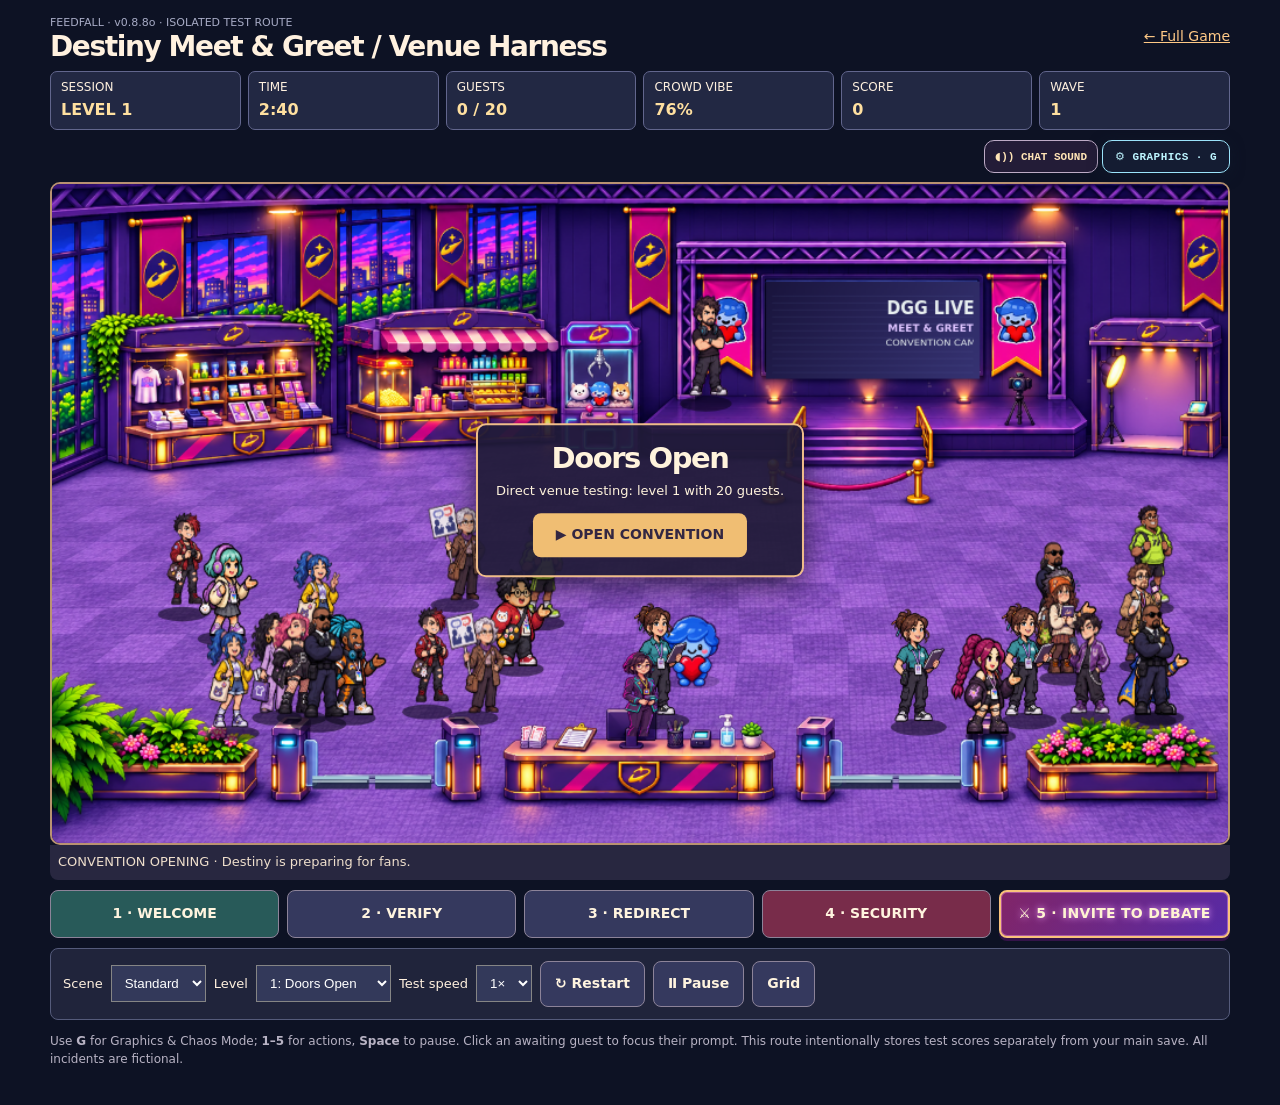
==== irl-sandbox.html @ d7ebdf14 "feat(irl): v0.8.8o mobile stage and paired fan encounter polish" ====
<!doctype html>
<html lang="en">
<head>
 <meta charset="utf-8">
 <meta name="viewport" content="width=device-width,initial-scale=1,viewport-fit=cover">
 <meta name="theme-color" content="#101628">
 <title>FeedFall v0.8.8o · Isolated Destiny Venue Harness</title>
 <link rel="stylesheet" href="/src/style.css">
 <link rel="stylesheet" href="/src/irl-sandbox-v085.css">
</head>
<body class="irl-sandbox">
 <main id="irl-harness" aria-label="Isolated Destiny Meet and Greet test environment"></main>
 <script type="module" src="/src/irl-sandbox-v085.js"></script>
</body>
</html>
---- src/style.css ----
/* FEEDFALL RUSH HOUR 0.2 / CHANNEL SHIFT — arcade tactile design */
@import url("./graphics-v082.css");
:root{color-scheme:dark;--bg:#0a1121;--navy:#101b32;--panel:#17243a;--stroke:#4d6078;--muted:#9baec3;--mint:#74f2d7;--amber:#ffce8b;--pink:#f697c8;--red:#ff798c;--blue:#8abff9;--radius:14px;font-family:Inter,ui-sans-serif,system-ui,-apple-system,BlinkMacSystemFont,"Segoe UI",sans-serif;color:#f2f5fb;background:var(--bg);font-synthesis:none}
*{box-sizing:border-box}html,body{margin:0;width:100%;min-height:100%;overflow-x:hidden}body{background:radial-gradient(ellipse at 8% -18%,#395d775e,transparent 45%),radial-gradient(ellipse at 105% 22%,#622f625c,transparent 55%),#081021;font-size:14px;line-height:1.42}body:before{content:"";position:fixed;inset:0;background:repeating-linear-gradient(0deg,#ffffff03 0px,#ffffff03 1px,transparent 1px,transparent 38px),repeating-linear-gradient(90deg,#ffffff03 0px,#ffffff03 1px,transparent 1px,transparent 38px);pointer-events:none;z-index:-1}button{font:inherit;cursor:pointer;touch-action:manipulation}button:disabled{opacity:.42;cursor:not-allowed}button:focus-visible{outline:2px solid #ffe9ae;outline-offset:3px}h1,h2,h3,p{margin-top:0}h1,h2,h3{letter-spacing:-.05em;line-height:1.04}h1{font-size:40px}h2{font-size:30px}small{font-size:11px}.page{min-height:100dvh;display:flex;flex-direction:column}.eyebrow{font:850 10px ui-monospace,SFMono-Regular,Consolas,monospace;letter-spacing:.15em;color:var(--mint);text-transform:uppercase}em{font-style:normal;color:var(--pink)}.mint{color:var(--mint)!important}.primary,.secondary{border-radius:9px;font-weight:900;font-size:12px;letter-spacing:.02em;padding:13px 18px;transition:transform .15s,filter .15s;min-height:44px}.primary:hover:not(:disabled),.secondary:hover:not(:disabled){transform:translateY(-2px);filter:brightness(1.11)}.primary{background:linear-gradient(125deg,#e75b92,#b73c88);border:1px solid #f9a6d0;box-shadow:0 7px 20px #d34c8880;color:white}.secondary{background:linear-gradient(#2d4057,#1b2d44);border:1px solid #668198;color:#e2f1fa}.strong{font-size:14px}.primary span{margin-left:9px}.foot{font:700 10px ui-monospace,monospace;letter-spacing:.05em;color:#8199b0;display:flex;gap:18px;justify-content:space-between;max-width:1520px;width:100%;margin:15px auto 0;padding:15px 26px;border-top:1px solid #40536a50}.brand{display:flex;align-items:center;gap:12px}.brand-symbol{width:38px;height:38px;border:1px solid #b07aab;border-radius:11px;background:linear-gradient(125deg,#512c65,#293f6d);display:grid;place-content:center;color:#ffbeeb;font-size:28px;box-shadow:inset 0 1px #ffffff33,0 0 12px #dd68b52a}.brand-word{font-size:24px;line-height:1;font-style:italic;font-weight:1000;letter-spacing:-1.8px}.brand-word>span{color:var(--pink)}.brand-word small{display:block;font-style:normal;font:800 9px ui-monospace,monospace;letter-spacing:.12em;color:#93a9c4;margin-top:4px}.brand-word b{color:#f8c9de}.topnav{height:74px;flex:0 0 74px;display:flex;justify-content:space-between;align-items:center;gap:12px;padding:0 clamp(14px,3vw,42px);border-bottom:1px solid #475b725c;background:#0c1728e8;box-shadow:0 10px 40px #03061044;position:relative;z-index:9;backdrop-filter:blur(15px)}.toplinks{display:flex;align-items:center;gap:9px}.status-led{font:800 10px ui-monospace,monospace;letter-spacing:.1em;color:#b3c8df;margin-right:13px;white-space:nowrap}.status-led i,.live-dot{display:inline-block;width:8px;height:8px;border-radius:50%;background:var(--mint);box-shadow:0 0 9px #7df7d0;animation:pulse 1.65s ease-in-out infinite;margin-right:5px}.audio-toggle{display:flex;align-items:center;gap:7px;background:#24344a;border:1px solid #58728c;color:#a3bacc;border-radius:9px;padding:8px 11px;min-height:39px;white-space:nowrap}.audio-toggle.on{color:#edecfa;border-color:#9a7898;background:#3a3150}.audio-toggle span{font-size:17px}.audio-toggle small{font:850 10px ui-monospace,monospace}@keyframes pulse{50%{opacity:.42;box-shadow:0 0 0 7px #66f9d513}}
.home-main,.shop-main{max-width:1440px;width:100%;margin:0 auto;padding:25px clamp(15px,3vw,38px) 40px;flex:1}.hero{display:grid;grid-template-columns:1.1fr 1fr;min-height:388px;background:linear-gradient(110deg,#101d33,#252342);border:1px solid #5e6589;border-radius:19px;overflow:hidden;box-shadow:0 15px 60px #0006}.hero-art{min-height:340px;position:relative;background-image:linear-gradient(90deg,transparent 70%,#20213dbb),url('../assets/hero-art.webp');background-size:cover;background-position:center 35%;overflow:hidden}.hero-art-overlay{position:absolute;inset:0;background:linear-gradient(0deg,#0d1725c4,transparent 50%),radial-gradient(ellipse at 45% 48%,transparent 42%,#17142b77);pointer-events:none}.hero-orbit{position:absolute;width:210px;height:210px;border:1px solid #a2fbea70;border-radius:50%;top:24%;left:31%;box-shadow:0 0 30px #7cdbec22;animation:spin 18s linear infinite}.orb2{width:150px;height:150px;top:32%;left:35%;border-style:dashed;animation-direction:reverse;animation-duration:15s}.hero-signal{position:absolute;top:18px;left:18px;border:1px solid #73d0b5;background:#1b485888;padding:9px 10px;border-radius:7px;backdrop-filter:blur(10px);font:800 10px ui-monospace,monospace;color:#c2fff0}.hero-copy{padding:clamp(26px,4vw,47px);display:flex;flex-direction:column;justify-content:center}.hero-copy h1{font-size:clamp(40px,4.2vw,66px);font-weight:1000;font-style:italic;line-height:.94;margin:15px 0 17px;text-shadow:0 5px 17px #0008}.hero-copy p{max-width:520px;font-size:14px;color:#c7d0df;line-height:1.6}.hero-stats{display:flex;gap:25px;margin:14px 0 24px}.hero-stats div{display:flex;flex-direction:column;gap:5px}.hero-stats strong{font-size:26px;line-height:1;color:white}.hero-stats span{font:850 10px ui-monospace,monospace;color:#9eabc6}.hero-ctas{display:flex;gap:10px;flex-wrap:wrap}.hero-ctas button{font-size:13px;padding:14px 18px}.hero-hint{margin:17px 0 0!important;color:#a5a9c7!important;font:750 10px ui-monospace,monospace!important;letter-spacing:.08em}.worlds-section{margin-top:34px}.section-head{display:flex;justify-content:space-between;align-items:flex-end;margin-bottom:17px;gap:12px}.section-head h2{font-size:clamp(29px,3vw,42px);font-weight:950;margin:8px 0 0}.section-note{font:800 10px ui-monospace,monospace;color:#9dacc5}.world-selector{display:grid;grid-template-columns:repeat(2,minmax(0,1fr));gap:14px}.world-card{text-align:left;display:flex;align-items:center;gap:14px;min-height:124px;border:1px solid #57677f;border-radius:14px;background:linear-gradient(105deg,#162e42,#19243e);color:#f4f8fe;padding:18px;transition:transform .18s,border-color .2s;overflow:hidden}.world-card:hover{transform:translateY(-2px)}.world-card.active{border:2px solid #8cf4df;box-shadow:0 0 0 1px #7fdfe958,0 5px 25px #3e98894a}.world-card.world-arena{background:linear-gradient(105deg,#35263f,#272c4d)}.world-card.world-arena.active{border-color:#ff9ed1;box-shadow:0 0 20px #c361a644}.world-card.locked{opacity:.7}.world-mark{font-size:48px;color:var(--mint);min-width:50px;text-align:center}.world-arena .world-mark{color:var(--pink)}.world-copy{flex:1;display:flex;flex-direction:column;gap:6px}.world-copy strong{font-size:24px;letter-spacing:-.055em}.world-copy small{color:#c4d4e4;font-size:12px}.world-copy em{font:850 10px ui-monospace,monospace;color:#90e2d6;letter-spacing:.08em}.world-arrow{color:#bddde9;font-size:27px}.world-info{display:flex;justify-content:space-between;align-items:end;gap:10px;margin:26px 0 12px}.world-info h3{font-size:27px;margin:3px 0}.world-info p{color:#c0cbd8;margin:0;font-size:12px}.world-count{font:850 10px ui-monospace,monospace;border:1px solid #6e7590;color:#f0c4e0;border-radius:8px;padding:9px;white-space:nowrap}.level-grid{display:grid;grid-template-columns:repeat(5,minmax(0,1fr));gap:9px}.level-tile{background:linear-gradient(150deg,#213049,#16223b);border:1px solid #596784;border-radius:11px;color:white;min-height:137px;text-align:left;padding:12px;display:flex;flex-direction:column;gap:7px;transition:transform .16s,border-color .15s}.level-tile:hover:not(:disabled){transform:translateY(-4px);border-color:#87eddb}.level-tile.locked{background:#151c2f}.level-tile.won{border-color:#6d998c}.level-top{display:flex;justify-content:space-between;align-items:center}.level-top>span:first-child{font:950 23px ui-monospace,monospace;color:#afd9e9}.level-stars{font-size:17px;color:#ffdc92;letter-spacing:1px}.level-name{font-size:14px;font-weight:900;letter-spacing:-.025em;line-height:1.2;margin-top:4px}.level-tile small{font:750 9px ui-monospace,monospace;color:#93aabd}.level-status{font:850 10px ui-monospace,monospace;margin-top:auto;color:var(--mint)}.progression-block{border:1px solid #5c5a7b;background:linear-gradient(125deg,#27213f,#152842);border-radius:14px;margin-top:28px;padding:30px 35px;display:grid;grid-template-columns:1.4fr .7fr;gap:20px;overflow:hidden}.progression-block h2{font-size:40px;margin:8px 0}.progression-block p{max-width:570px;color:#bdcadb}.progression-block .strong{margin-top:6px}.workstation{margin:10px auto 0;position:relative;width:265px;max-width:100%;height:200px;perspective:600px}.desk-machine{margin:8px auto 0;width:238px;height:153px;background:linear-gradient(140deg,#4c657a,#203850);border:11px solid #0e1726;border-radius:16px;box-shadow:0 0 0 2px #9ccde6,0 15px 20px #040d1b99;transform:rotate(-4deg)}.desk-top{display:flex;justify-content:space-between;padding:13px;color:#85eddf}.desk-top span{font-size:24px}.desk-top small{font:800 9px ui-monospace,monospace}.desk-lines{display:flex;gap:6px;padding:0 20px}.desk-lines i{height:7px;flex:1;background:#81b9d9;border-radius:4px}.desk-number{font-size:29px;font-family:ui-monospace,monospace;margin:17px 0 0 20px;color:#d6f6e7;display:block}.desk-number small{font-size:10px}.desk-base{background:#1d304a;border:1px solid #76879b;width:65px;height:32px;margin:auto}.desk-lights{display:flex;gap:5px;margin:0 auto;width:230px;background:#253549;border-radius:7px;padding:10px}.desk-lights i{flex:1;height:5px;background:#7ee4d0;animation:light 1.8s ease-in-out infinite}@keyframes light{50%{opacity:.2}}
.play-main{max-width:1550px;width:100%;margin:0 auto;padding:11px clamp(10px,2.6vw,36px) 12px;flex:1;display:flex;flex-direction:column;min-height:0}.game-bar{display:flex;align-items:center;justify-content:space-between;gap:12px;margin-bottom:9px}.game-label{display:flex;align-items:center;gap:10px}.world-icon{font-size:27px;color:var(--mint);background:#243f52;border:1px solid #66848b;border-radius:10px;padding:5px 14px}.game-label h1{font-size:clamp(23px,2.45vw,32px);margin:4px 0 0;font-weight:1000;font-style:italic}.game-resources{display:flex;gap:8px;align-items:center}.stat{background:#1e2b43;border:1px solid #64788f;border-radius:9px;padding:6px 13px;min-width:104px}.stat span{display:block;font:800 9px ui-monospace,monospace;color:#a1b9ca}.stat strong{font:950 25px ui-monospace,monospace;color:#effbf9}.pause-button{border:1px solid #8691a7;background:#303951;color:white;border-radius:9px;min-height:53px;padding:6px 16px;font-size:17px;font-weight:900}.pause-button small{font:800 9px ui-monospace,monospace}.game-alert{padding:8px 14px;border-radius:7px;border:1px solid #63768c;background:linear-gradient(90deg,#244351,#182d44);color:#bfe7e8;font:850 10px ui-monospace,monospace;letter-spacing:.08em;margin-bottom:9px;min-height:34px;transition:background .2s,border-color .2s}.game-alert.highlight{background:#6d4659;color:#ffeaed;border-color:#d797ac}.game-alert.visible,.raid-mode .game-alert{background:linear-gradient(90deg,#872b45,#692c5c);border-color:#ff9ab2;color:white;box-shadow:0 0 20px #f56b8e66;animation:dangerGlow 1.1s ease-in-out infinite}@keyframes dangerGlow{50%{filter:brightness(1.3);box-shadow:0 0 32px #f56b8e83}}
.game-grid{display:grid;grid-template-columns:minmax(175px,.82fr) minmax(320px,2.1fr) minmax(190px,.82fr);gap:11px;height:clamp(375px,50.5vh,550px);min-height:0}.intake-panel,.status-panel{background:linear-gradient(140deg,#1c2d43,#142037);border:1px solid #64788f;border-radius:12px;padding:14px;overflow:hidden;min-width:0}.panel-eyebrow{font:900 10px ui-monospace,monospace;letter-spacing:.08em;color:#90dfdb}.intake-panel{display:flex;flex-direction:column}.intake-panel h2{font-size:24px;margin:5px 0 15px}.queue-item{border:1px solid #4f6880;background:#25384f;border-radius:6px;margin-bottom:6px;padding:8px;display:flex;gap:8px;align-items:center;min-width:0}.queue-item span{font:900 13px ui-monospace,monospace;color:#d1cbea}.queue-item b{font:800 9px ui-monospace,monospace;color:#e4eaf6;overflow:hidden;text-overflow:ellipsis;white-space:nowrap;min-width:0}.queue-item i{width:5px;height:5px;border-radius:50%;background:var(--mint);margin-left:auto;flex-shrink:0}.mini-tip{border:1px solid #526f86;border-radius:7px;background:#243950;padding:11px;color:#b8d5df;font-size:12px;line-height:1.5}.intake-divider{margin-top:auto;border-top:1px dashed #53687c;margin-bottom:12px}.meter-heading{display:flex;justify-content:space-between;color:#afc7d7;font:850 10px ui-monospace,monospace;gap:5px}.meter{height:8px;border-radius:6px;background:#0e1b2b;overflow:hidden;margin-top:7px}.meter>div{height:100%;background:linear-gradient(90deg,#5ee9cf,#f8b4b6);border-radius:6px;transition:width .14s}.panel-bottom{padding-top:16px;font:800 10px ui-monospace,monospace;color:#adbed1}.panel-bottom strong{display:block;font-size:11px}.panel-bottom em{font-style:normal;font-size:18px;color:white}.panel-bottom span{display:block;margin-top:5px;font-size:9px;line-height:1.4}.monitor{display:flex;flex-direction:column;min-width:0;min-height:0}.monitor-frame{background:linear-gradient(135deg,#5b7289,#34465e 14%,#2e3e56 88%,#627a91);padding:9px;border:1px solid #8ba4b0;border-radius:15px;box-shadow:inset 0 3px #e9f7ff40,inset 0 -5px #0007,0 8px 30px #0005;flex:1;min-height:0}.monitor-glass{height:100%;min-height:0;border-radius:9px;background:radial-gradient(ellipse at center,#0f2d3c,#0d1b2e 80%);border:4px solid #101924;box-shadow:inset 0 0 30px #050c16,0 0 8px #66dbe65e;position:relative;overflow:hidden;display:flex;flex-direction:column}.scanlines{position:absolute;z-index:5;inset:0;background:repeating-linear-gradient(0deg,transparent 0 3px,#06132444 3px 4px);pointer-events:none}.monitor-glass:after{content:"";position:absolute;inset:0;z-index:5;pointer-events:none;border-radius:8px;box-shadow:inset 0 0 36px #02071299}.monitor-top{display:flex;align-items:center;justify-content:space-between;gap:10px;padding:9px 13px;border-bottom:1px solid #41677f80;color:#8ce1df;font:800 10px ui-monospace,monospace;letter-spacing:.08em;background:#102b3c}.monitor-live{display:inline-block;width:7px;height:7px;border-radius:50%;background:var(--mint);box-shadow:0 0 8px var(--mint);margin-right:8px}#content-area{min-height:0;flex:1;overflow:hidden;display:flex;flex-direction:column}.post-container{background:#132a3b;flex:1;display:flex;flex-direction:column;min-height:0}.post-top{padding:9px 12px;display:flex;align-items:center;gap:10px;border-bottom:1px solid #3c607b}.platform-icon{font-size:20px;background:#20495a;border:1px solid #547e90;border-radius:8px;width:35px;height:35px;display:grid;place-content:center;color:#a4ffe5}.post-forum .platform-icon,.post-civic .platform-icon{color:#b6ccff;background:#273c5d}.post-market .platform-icon{color:#ffe1ab;background:#584437}.platform-info{flex:1;display:flex;flex-direction:column;gap:3px;min-width:0}.platform-info b{font:900 12px ui-monospace,monospace;color:#f2faf6}.platform-info small{font:850 9px ui-monospace,monospace;color:#9eb6c5}.post-age{font:850 9px ui-monospace,monospace;color:#85d4c2}.post-person{display:flex;gap:10px;align-items:center;padding:12px 14px 4px}.post-person img{width:42px;height:42px;object-fit:cover;border:2px solid #7fb5c8;border-radius:12px}.post-person div{display:flex;flex-direction:column;gap:4px;min-width:0}.post-person strong{font-size:13px}.post-person span{font:700 9px ui-monospace,monospace;color:#98b7c7;overflow:hidden;text-overflow:ellipsis;white-space:nowrap}.verified{margin-left:auto;color:#d0dbea;font-weight:900}.post-text{font-size:clamp(19px,2.2vw,31px);font-weight:800;line-height:1.31;letter-spacing:-.026em;color:#f1f6f4;margin:auto 16px;padding:6px 0;max-height:178px;overflow:hidden;text-wrap:pretty}.post-text.long{font-size:clamp(17px,1.9vw,24px)}.post-text mark{background:#ebb877;color:#1d2431;padding:1px 3px;border-radius:3px}.post-bottom{display:flex;justify-content:space-between;gap:7px;border-top:1px solid #38536c;padding:10px 13px;color:#9bbcc3;font:800 9px ui-monospace,monospace}.post-bottom span:last-child{color:#7fedd5}.empty-post{display:flex;align-items:center;justify-content:center;flex:1;color:#9fe6da;font:850 12px ui-monospace,monospace}.spinner{font-size:25px;margin-left:10px;animation:spin 2s linear infinite}@keyframes spin{to{transform:rotate(360deg)}}.monitor-under{display:flex;justify-content:space-between;gap:12px;align-items:center;padding:6px 5px;color:#9aacc3;font:850 9px ui-monospace,monospace;letter-spacing:.04em}.monitor-under i{display:inline-block;width:7px;height:7px;background:#8ef8d9;border-radius:50%;margin-right:6px}.status-panel{display:flex;flex-direction:column;gap:11px}.clock-card,.streak-card,.shield-card,.special-ability{border:1px solid #4e6682;border-radius:10px;background:linear-gradient(#253850,#192940);padding:12px;min-height:0}.clock-card>span,.streak-card>span,.shield-card>span,.special-ability>span{display:block;font:900 10px ui-monospace,monospace;color:#a9c3d5}.clock-card>strong{font:900 clamp(34px,4.5vw,64px) ui-monospace,monospace;letter-spacing:-.07em;color:#e5faff;display:block;line-height:1;margin:12px 0 5px}.clock-card.danger>strong{color:#ffb6a3}.clock-meter{height:7px;background:#0d1c2e;border-radius:5px;overflow:hidden}.clock-meter i{display:block;background:linear-gradient(90deg,var(--mint),#abdce1);height:100%;transition:width .2s}.clock-card.danger .clock-meter i{background:linear-gradient(90deg,#fa5c89,#ffd17e)}.clock-card small{font:750 9px ui-monospace,monospace;color:#a4b5c5}.streak-card>strong{display:block;font:1000 53px ui-monospace,monospace;color:#ffe1a9;line-height:1.08;margin:6px 0 1px}.streak-card small,.shield-card small,.special-ability small{font:850 9px ui-monospace,monospace;color:#aabccc}.streak-lights{display:flex;gap:4px;margin-top:10px}.streak-lights i{flex:1;height:6px;background:#273b4d;border:1px solid #4c6980;border-radius:2px}.streak-lights i.active{background:#ffbd84;box-shadow:0 0 10px #ffc08080}.shield-card>strong{font:850 20px ui-monospace,monospace;letter-spacing:3px;display:block;color:#82ebdd;margin:10px 0 3px}.special-ability>strong{font:1000 26px ui-monospace,monospace;color:#acd8f6;display:inline-block;margin:6px}.ability-btn{display:block;border:1px solid #7db7d0;background:linear-gradient(125deg,#23556c,#393e7e);color:#effcfa;font:850 10px ui-monospace,monospace;padding:8px 6px;border-radius:5px;width:100%;margin-bottom:6px}.ability-btn:hover:not(:disabled){background:#477c9e}.special-ability small{display:block;line-height:1.3;font-size:9px}.decision-deck{border:1px solid #71859c;background:linear-gradient(150deg,#2e3e55,#18293e);border-radius:12px;padding:10px 12px 11px;margin-top:9px;box-shadow:inset 0 2px #a5c1d03b,0 4px 19px #0004}.deck-label{display:flex;justify-content:space-between;gap:15px;padding:0 0 8px;color:#c6d7e8;font:900 10px ui-monospace,monospace;letter-spacing:.07em}.deck-label kbd{font:850 10px ui-monospace,monospace;background:#293346;padding:2px 6px;border:1px solid #7b8ea2;border-radius:4px}.decision-grid{display:grid;grid-template-columns:repeat(3,minmax(0,1fr));gap:9px}.decision-button{position:relative;display:flex;align-items:center;justify-content:center;gap:12px;border-radius:8px;min-height:76px;border:1px solid #ffffff77;border-bottom:5px solid #0007;transition:transform .12s,box-shadow .12s,filter .12s;color:white;box-shadow:inset 0 2px #ffffff31}.decision-button:active{transform:translateY(3px);border-bottom-width:2px;box-shadow:inset 0 2px #0003}.decision-button:hover{filter:brightness(1.12);box-shadow:0 0 22px #d9e3ff50}.decision-button.approve{background:linear-gradient(130deg,#1c796d,#2ca47c)}.decision-button.flag{background:linear-gradient(130deg,#996439,#c6894c)}.decision-button.remove{background:linear-gradient(130deg,#93394f,#cc4e6d)}.btn-symbol{font-size:37px;line-height:1}.btn-name{font-size:clamp(20px,2.2vw,28px);font-weight:1000;letter-spacing:-.055em}.decision-button small{font:850 10px ui-monospace,monospace;color:#ffffffc9}.btn-key{position:absolute;top:6px;right:7px;background:#0002;padding:3px 6px;border:1px solid #ffffff6f;border-radius:4px;font:800 11px ui-monospace,monospace}.play-footer{display:flex;justify-content:space-between;gap:12px;align-items:center;padding:9px 3px 0;color:#9eb6c9;font:800 9px ui-monospace,monospace}.monitor-glass.flash-good{animation:flashGood .27s ease}.monitor-glass.flash-bad{animation:flashBad .27s ease}@keyframes flashGood{50%{box-shadow:inset 0 0 64px #4dffc1,0 0 35px #72fbd5}}@keyframes flashBad{50%{box-shadow:inset 0 0 64px #ff4b75,0 0 35px #ff4b75}}#stamps{position:absolute;z-index:8;inset:0;display:grid;place-items:center;pointer-events:none}.stamp{display:inline-block;font-size:clamp(34px,4.8vw,63px);font-weight:1000;font-style:italic;letter-spacing:-.07em;text-shadow:0 3px #13202a,0 0 35px currentColor;border:5px solid currentColor;padding:10px 22px;border-radius:13px;transform:rotate(-8deg);animation:stampIn .52s cubic-bezier(.1,1.5,.3,1) both}.stamp.success{color:#90ffcf}.stamp.error{color:#ffa7bb}@keyframes stampIn{0%{transform:scale(2.1) rotate(6deg);opacity:0;filter:blur(8px)}25%{transform:scale(.89) rotate(-9deg);opacity:1;filter:blur(0)}45%{transform:scale(1) rotate(-8deg)}100%{opacity:0;transform:scale(1.06) rotate(-8deg)}}
/* Live Arena: actually different interaction with multiple messages at once. */
.arena-mode .monitor-glass{background:#1a1830;box-shadow:inset 0 0 42px #170824,0 0 12px #f18aca4d}.arena-mode .monitor-top{background:#3d2347;color:#ffd2e8}.arena-mode .game-alert{background:#3f3156;border-color:#965f9b;color:#e5cfea}.arena-mode .world-icon{color:var(--pink);background:#49324d;border-color:#9b6c8c}.live-widget{flex:1;min-height:0;display:flex;flex-direction:column;background:#1b243d;overflow:hidden}.live-header{padding:10px 12px;background:linear-gradient(90deg,#503156,#252d4e);border-bottom:1px solid #9478a0;display:flex;justify-content:space-between;color:#ffd5ef;font:850 10px ui-monospace,monospace;white-space:nowrap;gap:9px}.live-header .live-dot{background:#f981bd;box-shadow:0 0 8px #f981bd}.live-viewers{color:#9fecd9}.chat-feed{flex:1;min-height:0;overflow:hidden;display:flex;flex-direction:column;padding:7px 10px 1px}.chat-intro{font:800 10px ui-monospace,monospace;color:#9db3d1;margin:3px 2px 7px}.chat-feed>#chat-rows{display:flex;flex-direction:column;justify-content:flex-start;gap:5px;min-height:0;flex:1;overflow:hidden}.chat-row{display:flex;align-items:center;gap:10px;width:100%;position:relative;overflow:hidden;flex:0 0 auto;text-align:left;background:#263249;color:#dbe8f5;border:1px solid #66718d;border-radius:7px;min-height:54px;padding:8px 9px 11px;transition:background .12s,border-color .12s;animation:chatEnter .25s ease both}.chat-row:hover{background:#39435e}.chat-row.focused{background:#3c385b;border-color:#f6abdc;box-shadow:inset 3px 0 #fba6d7,0 0 10px #ed85a931}.chat-row.suspicious:not(.focused){border-left:3px solid #ed887f}.chat-row.uncertain:not(.focused){border-left:3px solid #ffd08e}@keyframes chatEnter{from{transform:translateY(-10px);opacity:.15}to{transform:translateY(0);opacity:1}}.chat-avatar{flex:0 0 28px;width:28px;height:28px;border-radius:8px;background:linear-gradient(125deg,#6d5ca0,#3b6a85);display:grid;place-items:center;font-weight:1000;color:white}.chat-copy{display:flex;flex-direction:column;gap:2px;min-width:0;flex:1}.chat-from{font:900 11px ui-monospace,monospace;color:#9ce9f1}.chat-from small{color:#a9a5c9;font:700 9px ui-monospace,monospace}.chat-text{font-size:12px;line-height:1.25;font-weight:700;color:#f4ecf8;white-space:nowrap;overflow:hidden;text-overflow:ellipsis}.chat-pick{color:#f5a5cf;font-size:19px}.chat-life{position:absolute;bottom:0;left:0;height:4px;border-radius:1px;background:linear-gradient(90deg,#65d9d1,#f7a0bb);transition:width .1s linear}.chat-idle{color:#9fbbcc;font:850 11px ui-monospace,monospace;padding:18px}.live-foot{padding:9px 12px;background:#2a304e;border-top:1px solid #78688c;display:flex;justify-content:space-between;gap:9px;color:#bcc5e4;font:850 9px ui-monospace,monospace}.raid-mode .live-header{background:linear-gradient(90deg,#942a53,#632547);animation:dangerGlow .85s infinite}.raid-mode .monitor-frame{border-color:#f7a8c7;box-shadow:0 0 27px #c93e77a3}.raid-mode .monitor-top{background:#7f294c;color:white}.raid-mode .decision-deck{border-color:#ff93bb;box-shadow:0 0 22px #c83c7869}.raid-mode .clock-card{background:#5f2e44;border-color:#fb8eae}
/* Results */
.result-main{max-width:1140px;width:100%;margin:auto;padding:39px 22px;text-align:center}.result-hero{padding:17px 0 12px;position:relative}.result-status{font:900 13px ui-monospace,monospace;color:#9cead9;letter-spacing:.13em}.result-hero h1{font-size:clamp(43px,7vw,88px);font-weight:1000;font-style:italic;letter-spacing:-.075em;margin:12px 0 6px;text-shadow:0 7px 32px #0006}.big-stars{font-size:66px;letter-spacing:9px;color:#ffcd7f;text-shadow:0 0 21px #f3ac5b69;animation:starPop .8s cubic-bezier(.25,1.3,.3,1)}.big-stars span{color:#59667c;text-shadow:none}@keyframes starPop{0%{transform:scale(.75);opacity:0}100%{transform:scale(1);opacity:1}}.result-hero p{color:#b8c8db;font-size:14px}.result-grid{display:grid;grid-template-columns:repeat(4,1fr);gap:12px;margin:22px auto}.result-grid>div{background:linear-gradient(#24354d,#162438);border:1px solid #617890;border-radius:11px;padding:17px 12px}.result-grid span{font:850 11px ui-monospace,monospace;color:#9eb5c9}.result-grid strong{display:block;font:1000 34px ui-monospace,monospace;letter-spacing:-.04em;margin-top:9px}.result-note{display:flex;justify-content:center;flex-wrap:wrap;gap:16px;color:#a2b9d2;font:800 10px ui-monospace,monospace;margin:11px}.result-actions{display:flex;justify-content:center;flex-wrap:wrap;gap:9px;margin-top:24px}.result-actions button{min-width:145px}.result-actions .next{background:linear-gradient(125deg,#218b80,#167a6d);border-color:#a4f7de}.result-summary{margin-top:19px;color:#90a6bf;font:750 10px ui-monospace,monospace}.result-summary b{color:white}
/* Upgrade lab */
.shop-intro{display:grid;grid-template-columns:1fr .8fr;gap:20px;align-items:center;margin-bottom:19px}.shop-intro h1{font-size:clamp(42px,5vw,66px);font-weight:1000;font-style:italic;margin:13px 0}.shop-intro p{color:#b8cad9;max-width:540px}.wallet{background:linear-gradient(140deg,#2f4056,#28283f);border:1px solid #8885a4;border-radius:15px;padding:27px;text-align:center;min-width:0}.wallet span,.wallet small{font:900 10px ui-monospace,monospace;color:#d1c4da;letter-spacing:.1em}.wallet strong{font:1000 clamp(32px,4vw,50px) ui-monospace,monospace;display:block;color:#ffdbab;margin:12px 0}.wallet small{color:#9babcb}.shop-tabs{display:flex;gap:9px;margin-bottom:24px}.shop-tabs button{background:#24334c;border:1px solid #65728d;color:#b4c7db;padding:11px 16px;border-radius:9px;font-weight:900;font-size:12px}.shop-tabs button.active{color:#fff4f9;border-color:#ffa8d6;background:#5d3b60}.shop-heading h2{font-size:32px;margin:7px 0}.shop-heading p{color:#abbfd4;margin-bottom:14px}.upgrade-grid{display:grid;grid-template-columns:repeat(4,minmax(0,1fr));gap:11px}.upgrade-card{min-width:0;min-height:306px;display:flex;flex-direction:column;background:linear-gradient(140deg,#293b50,#1d2b45 63%,#2d2c45);border:1px solid #71839a;border-radius:13px;padding:17px;transition:transform .16s,border-color .16s}.upgrade-card:hover{transform:translateY(-3px);border-color:#c5a0bf}.upgrade-card.maxed{border-color:#6bb8a6}.upgrade-top{display:flex;justify-content:space-between;gap:6px;align-items:center}.upgrade-tag{font:900 9px ui-monospace,monospace;color:#a7e3d8}.upgrade-rank{font:900 10px ui-monospace,monospace;color:#efc09b}.upgrade-glyph{font-size:48px;margin:14px 0 0;color:#df9ecf;text-shadow:0 0 20px #b178c9}.upgrade-card h3{font-size:22px;margin:8px 0 8px}.upgrade-card p{color:#c4d0df;line-height:1.5;font-size:12px}.upgrade-dots{display:flex;gap:5px;margin-top:auto;margin-bottom:15px}.upgrade-dots i{flex:1;background:#2a3245;border:1px solid #5f7492;border-radius:2px;height:6px}.upgrade-dots i.lit{background:var(--mint);box-shadow:0 0 8px #7ceac6}.upgrade-footer{border-top:1px solid #68728a;padding-top:13px;display:flex;align-items:center;justify-content:space-between;gap:7px}.upgrade-footer small{display:block;font:800 9px ui-monospace,monospace;color:#abbfd3}.upgrade-footer strong{display:block;font:1000 18px ui-monospace,monospace;margin-top:4px;color:#ffdeab}.upgrade-footer button{background:#bc598a;border:1px solid #f0a7c5;color:white;border-radius:7px;font:900 10px ui-monospace,monospace;padding:10px 9px;min-width:82px}.upgrade-footer button:not(:disabled):hover{filter:brightness(1.17)}.shop-actions{display:flex;gap:12px;margin-top:25px;justify-content:center}.purchase-bump{animation:purchase .4s ease}@keyframes purchase{50%{box-shadow:0 0 32px #7df9d4;transform:scale(1.02)}}
.pause-veil{position:fixed;inset:0;z-index:200;background:#030915c9;backdrop-filter:blur(8px);display:grid;place-items:center;padding:18px}.pause-dialog{width:min(450px,100%);padding:29px;text-align:center;border:1px solid #b1c1cf;background:linear-gradient(145deg,#2e3a54,#151e33);border-radius:17px;box-shadow:0 20px 70px #0009}.pause-dialog h2{font-size:35px;margin:13px 0}.pause-dialog p{color:#aabed1}.pause-dialog button{display:block;margin:9px auto;min-width:210px}
@media(min-width:1250px) and (max-height:880px){.topnav{height:59px;flex-basis:59px}.play-main{padding-top:7px}.game-grid{height:clamp(380px,53vh,448px)}.game-bar{margin-bottom:6px}.game-alert{margin-bottom:6px;min-height:30px;padding:6px 11px}.decision-deck{margin-top:7px;padding:7px 10px 9px}.decision-grid .decision-button{min-height:66px}.decision-button small{font-size:9px}.monitor-frame{padding:7px}.monitor-under{padding:5px}.status-panel,.intake-panel{padding:10px}.clock-card,.streak-card,.shield-card,.special-ability{padding:8px}.status-panel{gap:7px}.clock-card>strong{font-size:52px;margin:6px 0 4px}.streak-card>strong{font-size:42px}.streak-lights{margin-top:6px}.post-text{font-size:24px}.post-text.long{font-size:20px}}
@media(max-width:1120px){.game-grid{grid-template-columns:minmax(145px,.7fr) minmax(310px,2fr);height:clamp(360px,50vh,485px)}.status-panel{grid-column:1/-1;display:grid;grid-template-columns:repeat(4,minmax(0,1fr));gap:8px}.status-panel>.panel-eyebrow{display:none}.clock-card>strong{font-size:39px}.streak-card>strong{font-size:37px}.monitor{grid-column:2}.intake-panel{grid-column:1}.decision-button{min-height:72px}.upgrade-grid{grid-template-columns:repeat(2,minmax(0,1fr))}.upgrade-card{min-height:265px}}
@media(max-width:720px){.topnav{height:57px;flex-basis:57px;padding:0 10px}.brand-symbol{width:30px;height:30px;font-size:22px}.brand-word{font-size:18px}.brand-word small{font-size:7px;letter-spacing:.02em}.status-led{display:none}.toplinks{gap:5px}.audio-toggle{padding:6px 7px;min-height:31px;border-radius:6px}.audio-toggle small{font-size:8px}.audio-toggle span{font-size:14px}.home-main,.shop-main{padding:10px 9px 90px}.hero{display:flex;flex-direction:column}.hero-art{min-height:225px;background-position:center 25%}.hero-copy{padding:22px}.hero-copy h1{font-size:42px}.hero-copy p{font-size:12px}.hero-stats{gap:20px;margin:9px 0 17px}.hero-stats strong{font-size:22px}.hero-ctas button{flex:1}.section-head h2{font-size:30px}.section-note{display:none}.world-selector{gap:7px}.world-card{padding:9px;gap:6px;min-height:106px}.world-mark{font-size:28px;min-width:28px}.world-copy strong{font-size:14px}.world-copy small{font-size:10px}.world-copy em{font-size:8px}.world-arrow{display:none}.world-info{align-items:start}.world-info h3{font-size:22px}.world-info p{font-size:11px}.world-count{font-size:8px}.level-grid{grid-template-columns:repeat(2,minmax(0,1fr));gap:7px}.level-tile{min-height:117px}.progression-block{padding:18px;grid-template-columns:1fr}.progression-block h2{font-size:29px}.workstation{display:none}.foot{font-size:8px;flex-direction:column;gap:5px;text-align:center;padding:13px 8px}.play-main{padding:6px 8px calc(111px + env(safe-area-inset-bottom));display:block}.game-bar{gap:8px;margin-bottom:6px}.world-icon{padding:4px 9px;font-size:20px}.game-label h1{font-size:20px}.game-label .eyebrow{font-size:8px}.game-resources{gap:4px}.stat{min-width:55px;padding:5px 6px}.stat span{font-size:7px}.stat strong{font-size:17px}.pause-button{min-height:39px;padding:5px 9px;font-size:14px}.pause-button small{font-size:8px}.game-alert{font-size:9px;margin-bottom:6px;min-height:0;padding:8px}.game-grid{height:auto;min-height:0;display:flex;flex-direction:column}.intake-panel{display:none}.monitor{order:1;min-height:0}.monitor-frame{padding:6px;border-radius:12px;min-height:275px;height:clamp(285px,45vh,390px)}.monitor-glass{min-height:0}.monitor-top{font-size:9px;padding:8px}.post-top{padding:7px}.platform-icon{width:30px;height:30px;font-size:17px}.platform-info b{font-size:10px}.platform-info small{font-size:8px}.post-person{padding:9px 10px 3px}.post-person img{width:34px;height:34px}.post-person strong{font-size:12px}.post-person span{font-size:8px}.post-text{font-size:clamp(18px,5.4vw,27px);padding:6px 0;margin:auto 13px}.post-text.long{font-size:clamp(17px,4.5vw,22px)}.post-bottom{font-size:8px;padding:7px 10px}.monitor-under{font-size:8px}.monitor-under span:last-child{display:none}.status-panel{order:2;display:grid;grid-template-columns:1fr 1fr;gap:7px;padding:0;background:transparent;border:0;overflow:visible}.clock-card,.streak-card,.shield-card,.special-ability{padding:9px;min-height:88px}.clock-card>strong{font-size:35px;margin:6px 0 3px}.streak-card>strong{font-size:33px;margin:4px 0}.streak-lights{margin-top:5px}.shield-card>strong{font-size:17px}.special-ability>strong{font-size:21px}.special-ability .ability-btn{font-size:9px;padding:6px}.decision-deck{position:fixed;z-index:19;bottom:0;left:0;right:0;margin:0;border-radius:12px 12px 0 0;padding:8px 7px calc(9px + env(safe-area-inset-bottom));box-shadow:0 -14px 55px #010510e8;background:linear-gradient(#30455c,#182b42)}.deck-label{font-size:8px;padding-bottom:5px}.deck-label kbd{display:none}.decision-grid{gap:6px}.decision-button{min-height:68px;flex-direction:column;gap:1px;padding:7px 4px 5px}.btn-symbol{font-size:22px}.btn-name{font-size:17px}.decision-button small{font-size:8px}.btn-key{font-size:8px;padding:1px 4px;top:4px;right:4px}.play-footer{display:none}.chat-row{min-height:49px;padding:7px 7px 9px;gap:7px}.chat-copy .chat-text{font-size:11px}.chat-from{font-size:10px}.chat-from small{font-size:8px}.chat-avatar{width:25px;flex-basis:25px;height:25px}.live-header{font-size:8px;padding:8px}.live-foot{font-size:8px;padding:7px}.chat-feed{padding:5px 7px}.chat-intro{font-size:8px;margin:2px}.result-main{padding:30px 12px 75px}.result-hero h1{font-size:51px}.big-stars{font-size:50px;letter-spacing:4px}.result-grid{grid-template-columns:repeat(2,1fr);gap:7px}.result-grid>div{padding:12px}.result-grid strong{font-size:28px}.result-actions{display:grid;grid-template-columns:1fr 1fr}.result-actions button{min-width:0;font-size:11px;padding:11px 5px}.shop-intro{display:block}.shop-intro h1{font-size:44px}.wallet{padding:15px;margin:16px 0}.wallet strong{font-size:33px;margin:5px 0}.shop-tabs{gap:7px}.shop-tabs button{flex:1;font-size:10px;padding:11px 5px}.shop-heading h2{font-size:26px}.upgrade-grid{grid-template-columns:1fr 1fr;gap:7px}.upgrade-card{min-height:247px;padding:11px}.upgrade-card h3{font-size:17px}.upgrade-glyph{font-size:33px;margin:10px 0 0}.upgrade-card p{font-size:10px}.upgrade-footer{flex-direction:column;align-items:stretch}.upgrade-footer button{padding:9px}.shop-actions{display:flex;flex-direction:column}.stamp{font-size:36px;border-width:3px;padding:8px 12px}}
@media(max-width:390px){.audio-toggle small{display:none}.brand-word small{font-size:7px}.game-resources .stat{min-width:48px}.stat strong{font-size:15px}.game-label h1{font-size:17px}.monitor-frame{height:clamp(275px,42vh,345px)}.live-header{font-size:7px}.live-foot span:last-child{display:none}.decision-button .btn-name{font-size:15px}.decision-button{min-height:63px}.level-top .level-stars{font-size:14px}}
@media(prefers-reduced-motion:reduce){*,*:before,*:after{animation:none!important;scroll-behavior:auto!important;transition:none!important}}

/* A freeze control always accessible within the livestream itself, especially on phones. */
.chat-freeze-top{border:1px solid #c594d7;border-radius:5px;background:#73466a;color:#ffedfb;font:850 9px ui-monospace,monospace;padding:5px 7px;white-space:nowrap}.chat-freeze-top:hover:not(:disabled){background:#9d5185}.live-header{align-items:center}.live-viewers{white-space:nowrap}
@media(max-width:720px){.chat-freeze-top{font-size:8px;padding:4px 5px}.live-viewers{display:none}}

/* RUSH HOUR v0.3: art direction, compact platform personalities, fair reading focus */
.world-selector{grid-template-columns:repeat(3,minmax(0,1fr));gap:10px}
.world-card{min-height:115px;padding:14px;gap:10px}
.world-card.world-market{background:linear-gradient(112deg,#453624,#2d2a38)}
.world-card.world-market.active{border-color:#f8ca8b;box-shadow:0 0 0 1px #f8ca8b88,0 8px 30px #ac884533}
.world-card.world-market .world-mark{color:#ffd290}
.mastery-locked{padding:15px 17px;border:1px dashed #51647c;border-radius:10px;margin-top:15px;font:800 11px ui-monospace,monospace;color:#849ab5}
.mastery-panel{margin-top:17px;padding:18px;border:1px solid #6c688d;border-radius:13px;background:linear-gradient(140deg,#1a2440,#28263f)}
.mastery-intro h3{margin:3px 0;font-size:22px;letter-spacing:-.03em}.mastery-intro p{color:#b2bfd5;font-size:12px;margin:5px 0 15px}
.mastery-grid{display:grid;grid-template-columns:repeat(3,minmax(0,1fr));gap:9px}
.mastery-contract{text-align:left;min-height:103px;display:flex;flex-direction:column;align-items:flex-start;gap:7px;padding:13px;border:1px solid #69698f;border-radius:9px;background:#2b2d4b;color:#fff;transition:transform .15s,border .15s}
.mastery-contract:hover{border-color:#e5b4df;transform:translateY(-2px)}.mastery-contract.completed{border-color:#5bb3a4;background:#223d43}
.mastery-contract strong{font-size:13px}.mastery-contract small{color:#b7c9dc;font-size:10px;line-height:1.4}.mastery-contract em{font:900 9px ui-monospace,monospace;color:#f2c79e;margin-top:auto;font-style:normal}
.star-explanation{margin:12px 0;padding:10px 13px;background:#223650;border:1px solid #6788a2;color:#cce9f6;border-radius:8px;text-align:center;font:850 11px ui-monospace,monospace}
.mastery-reward{margin:12px 0;padding:14px;border-radius:8px;color:#fee7b9;background:#5c482a;border:1px solid #edc479;text-align:center;font-weight:900}
/* Platform accents. Flavor never acts as a correctness hint. */
.post-forum .platform-icon{background:#905e42;color:#fff}.post-forum .post-top{border-bottom-color:#dca47855}
.post-group .platform-icon{background:#5b7eae;color:#fff}.post-group .post-top{border-bottom-color:#9abce255}
.post-civic .platform-icon{background:#4c887c;color:#fff}.post-civic .post-top{border-bottom-color:#8fe9da55}
.post-market .platform-icon{background:#a5753f;color:#fff}.post-market .post-top{border-bottom-color:#f8bd7b55}
.post-micro .platform-icon{background:#6371b9;color:#fff}.post-micro .post-top{border-bottom-color:#a2b6fb55}
/* Stay readable in Live Arena: the selected message is pinned, has space, and retains its identity. */
.chat-copy .chat-text{display:block;text-overflow:ellipsis;white-space:nowrap;overflow:hidden}
.chat-row.focused{order:-1;min-height:82px;flex-shrink:0;background:linear-gradient(105deg,#4d355b,#312d4d);border:2px solid #f5b3db;box-shadow:inset 4px 0 #ffc0e5,0 0 18px #e883bd38;animation:none}
.chat-row.focused .chat-text{white-space:normal;display:-webkit-box;-webkit-box-orient:vertical;-webkit-line-clamp:3;line-clamp:3;max-height:4.2em;line-height:1.4;font-weight:750;color:#fff5fb;font-size:13px}
.chat-row.focused .chat-copy{min-width:0}.chat-row.focused .chat-from{color:#ffd4f1}
.chat-role{font:900 8px ui-monospace,monospace;font-style:normal;color:#f0bddf;border:1px solid #986b98;border-radius:3px;padding:2px 3px;margin-right:5px;vertical-align:1px}
.chat-row .chat-life{transition:width .1s linear}.chat-row.focused .chat-life{height:5px;background:#ffc1e4}
.chat-row:not(.focused){opacity:.88}.chat-row:not(.focused) .chat-text{max-width:100%}
/* Market Watch: genuinely multi-listing play, with matching checkout identifiers. */
.market-mode .monitor-glass{background:#131e2c;box-shadow:inset 0 0 38px #1f1610,0 0 12px #f8bd755b}
.market-mode .monitor-top{background:#54402c;color:#ffe0ac}.market-mode .game-alert{background:#41382b;border-color:#a98249;color:#ffe3b6}
.market-mode .world-icon{background:#473725;color:#ffd290}.market-mode .decision-deck{border-color:#b8976d}
.market-widget{display:flex;flex-direction:column;height:100%;min-height:0;background:radial-gradient(ellipse at 30% 0%,#55412455,transparent 68%),#101c2a}
.market-header{padding:8px 11px;background:#4a3525;border-bottom:1px solid #e7b07177;display:flex;justify-content:space-between;gap:8px;font:850 10px ui-monospace,monospace;color:#fbe4b9}
.market-header span:last-child{color:#ffe08c}
.market-feed{flex:1;min-height:0;overflow:hidden;display:flex;flex-direction:column;padding:7px 9px}
.market-intro{font:850 9px ui-monospace,monospace;color:#bea98c;padding:0 2px 5px}
#market-rows{flex:1;min-height:0;display:flex;flex-direction:column;gap:6px;overflow:auto;scrollbar-color:#987452 #1a2634;scrollbar-width:thin}
.market-listing{display:flex;flex:0 0 auto;flex-direction:column;gap:4px;text-align:left;border:1px solid #5e6773;background:#26303d;color:#e9e5dc;border-radius:8px;padding:9px 11px;min-height:57px;overflow:hidden;transition:background .12s,border .12s}
.market-listing:hover{background:#364459}.market-listing.focused{order:-1;background:linear-gradient(120deg,#5a4834,#3b3740);border:2px solid #f8d59e;box-shadow:0 0 16px #e8ba7266;min-height:88px}
.listing-meta{display:flex;justify-content:space-between;gap:8px;font:850 9px ui-monospace,monospace;color:#bfcca9}.listing-seller{color:#ffe2ab}.listing-meta span:last-child{color:#d1baa4}
.listing-text{font-size:11px;line-height:1.36;white-space:nowrap;overflow:hidden;text-overflow:ellipsis}
.market-listing.focused .listing-text{white-space:normal;font-size:13px;font-weight:700;color:#fff9e8}
.listing-route,.listing-trust{font:750 9px ui-monospace,monospace;color:#c4a67b}.listing-route{color:#ffd1a7}.market-listing.focused .listing-route{color:#ffdc9c}
.market-actions{display:flex;gap:9px;align-items:center;padding:8px 10px;border-top:1px solid #956f4c;background:#29313b;min-height:55px}
.market-actions span{font:750 9px ui-monospace,monospace;color:#a6afbc;line-height:1.3}
.batch-button{white-space:nowrap;border-radius:8px;padding:11px 13px;border:1px solid #ffdc9c;background:linear-gradient(110deg,#c77d3b,#8f5937);color:#fff7e4;font-weight:1000;font-size:12px;box-shadow:0 0 20px #eab06e35}
.batch-button:not(:disabled):hover{filter:brightness(1.16);transform:translateY(-1px)}.batch-button:disabled{opacity:.45;box-shadow:none;cursor:not-allowed}
@media(max-width:1120px){.market-feed{min-height:0}}
@media(max-width:720px){
 .world-selector{grid-template-columns:1fr;gap:8px}.world-card{min-height:91px;padding:10px 12px}
 .mastery-grid{grid-template-columns:1fr}.mastery-panel{padding:12px}.mastery-contract{min-height:80px}
 .chat-row.focused{min-height:79px;padding:9px 7px 12px}.chat-row.focused .chat-text{font-size:12px;line-height:1.45}
 .chat-role{font-size:7px;padding:1px 2px}.chat-row:not(.focused){min-height:42px;padding:5px 6px 8px}
 .market-header{font-size:8px;padding:7px}.market-feed{padding:5px 6px}.market-intro{font-size:8px}
 .market-listing{padding:6px 8px;min-height:48px;gap:3px}.market-listing.focused{min-height:75px;padding:8px}
 .listing-text{font-size:10px}.market-listing.focused .listing-text{font-size:12px}.listing-meta{font-size:8px}
 .market-actions{padding:6px;min-height:51px}.batch-button{font-size:11px;padding:11px 8px}.market-actions span{font-size:8px}
 .audio-toggle{padding:5px;min-height:31px;gap:2px}.audio-toggle span{font-size:14px}.audio-toggle small{font-size:8px}
}
@media(max-width:390px){.market-actions span{display:none}.market-actions .batch-button{width:100%}.toplinks{gap:3px}.audio-toggle{padding:5px 4px}}

/* v0.4 Event Circuit — deliberate, mechanical replay without a second rules manual */
.event-teaser{margin:14px 0 30px;padding:17px 20px;display:flex;align-items:center;gap:17px;flex-wrap:wrap;border:1px solid #9c80b7;background:linear-gradient(110deg,#372547,#222942 56%,#183d44);border-radius:14px;box-shadow:0 10px 38px #0005,inset 0 1px #ffffff16}
.event-teaser-mark{font-size:34px;display:grid;place-items:center;flex:0 0 64px;width:64px;height:64px;border:1px solid #e9b4e2;border-radius:14px;background:#51335e;color:#f7cbef;box-shadow:0 0 30px #b75fa759}
.event-teaser>div:nth-child(2){flex:1;min-width:210px}.event-teaser h2{margin:4px 0;font-size:clamp(17px,2.1vw,25px);letter-spacing:-.045em;font-weight:1000}.event-teaser p{margin:0;max-width:800px;color:#c6d0e7;font-size:12px;line-height:1.5}
.event-teaser-cta{background:linear-gradient(125deg,#a956a0,#764ea1);border:1px solid #f3b9df;color:white;border-radius:9px;font-weight:950;font-size:12px;padding:15px 20px;box-shadow:0 5px 20px #9d548759;transition:transform .15s,filter .15s}.event-teaser-cta:hover{filter:brightness(1.14);transform:translateY(-2px)}
.event-main{max-width:1450px;width:100%;margin:0 auto;padding:24px clamp(12px,3vw,38px) 65px;flex:1}
.event-banner{border:1px solid #a38fc2;border-radius:18px;position:relative;padding:30px clamp(20px,4vw,53px);overflow:hidden;background:radial-gradient(ellipse at 80% 20%,#8e419e65,transparent 50%),radial-gradient(ellipse at 25% 75%,#316d866b,transparent 55%),linear-gradient(105deg,#20233d,#151c37)}
.event-banner:after{content:"";position:absolute;width:360px;height:360px;right:-80px;top:-140px;border:20px solid #ffbae92d;border-radius:50%;box-shadow:0 0 0 40px #e58cd00e,0 0 0 90px #a477ff09;pointer-events:none;animation:orbital 13s linear infinite}
.event-banner h1{font-size:clamp(45px,8vw,91px);line-height:.92;letter-spacing:-.09em;font-weight:1000;font-style:italic;margin:14px 0 12px}.event-banner h1 em{color:#f5b4dd}.event-banner>p{max-width:670px;color:#c5d9e8;line-height:1.65;font-size:13px}
.event-counter{display:inline-flex;align-items:center;gap:15px;margin-top:12px;padding:10px 15px;border:1px solid #9883ab;border-radius:10px;background:#2b314ec2}.event-counter strong{color:#f9c5e7;font-size:29px}.event-counter small{font:750 11px ui-monospace,monospace;letter-spacing:.06em;color:#d2d4eb}
.event-info{display:flex;justify-content:space-between;align-items:center;flex-wrap:wrap;gap:12px;margin:18px 0 10px;color:#c0cee3;font:750 10px ui-monospace,monospace;letter-spacing:.04em}
.event-grid{display:grid;grid-template-columns:repeat(3,minmax(0,1fr));gap:13px}.event-card{border:1px solid color-mix(in srgb,var(--event-accent) 55%,#526b83);border-radius:14px;min-width:0;min-height:328px;display:flex;flex-direction:column;align-items:stretch;gap:10px;padding:17px;background:linear-gradient(152deg,color-mix(in srgb,var(--event-accent) 12%,#1b2440),#131e33 75%);box-shadow:0 8px 32px #0005}
.event-card-top{display:flex;align-items:center;justify-content:space-between;gap:10px}.event-ico{display:grid;place-items:center;color:var(--event-accent);font-size:28px;border:1px solid color-mix(in srgb,var(--event-accent) 55%,#2d4050);border-radius:10px;background:#182439;width:46px;height:46px;flex:0 0 46px}
.event-card h2{margin:0;font-size:clamp(19px,2.4vw,27px);font-weight:1000;letter-spacing:-.05em}.event-card .event-sub{color:#e6e3ee;margin:0;font-weight:700}.event-rule{background:#101a2ccf;border:1px solid #536b83;padding:12px;border-radius:9px;line-height:1.5;color:#bccbdc;font-size:12px;min-height:75px}
.event-achievement{display:flex;align-items:center;justify-content:space-between;gap:8px;font:800 9px ui-monospace,monospace;color:#acb6cb;white-space:normal}.event-stars{font-size:17px;color:#ffd69c;letter-spacing:1px;white-space:nowrap}.event-reward{font:900 11px ui-monospace,monospace;color:#7ee3d4;margin-top:auto}.event-card>button{border-radius:9px;background:var(--event-accent);color:#0c1724;border:1px solid #fff8;font-weight:1000;min-height:44px;padding:10px}.event-card>button:disabled{background:#45526a;color:#a2b1c4;opacity:.7;cursor:not-allowed}.event-card:not(.locked)>button:hover{filter:brightness(1.1);transform:translateY(-1px)}
.event-explain{margin-top:16px;border:1px solid #547e89;border-radius:11px;background:linear-gradient(105deg,#193b4b,#17253f);padding:16px 20px;display:flex;gap:14px;align-items:center}.event-explain span{white-space:nowrap;color:#a8f4e7;font-weight:1000}.event-explain p{color:#cbd9e9;margin:0;font-size:12px}
.event-actions{display:flex;gap:12px;flex-wrap:wrap;margin:20px 0}.event-actions button{padding:13px 20px}
.operator-lab{margin-top:31px;border-top:1px solid #6f83a2;padding-top:21px}.operator-card{border-color:#6aa8a6;background:linear-gradient(147deg,#22464b,#1a273c 68%)}.operator-card .upgrade-glyph{color:#8de9df}
.pulse-quick{display:flex;align-items:center;gap:7px;border:1px solid #6ddfcd;color:#e8fff7;background:linear-gradient(100deg,#146558,#2c5672);border-radius:7px;font:900 10px ui-monospace,monospace;padding:6px 9px;transition:filter .12s,transform .12s;min-height:31px;max-width:185px}
.pulse-quick:not(:disabled):hover{filter:brightness(1.2);transform:translateY(-1px)}.pulse-quick:disabled{background:#273c49;color:#90aeb7;border-color:#476d73;cursor:not-allowed}.pulse-quick b{color:#c9fcf1;white-space:nowrap}.pulse-track{width:28px;height:4px;background:#061b25;border-radius:12px;overflow:hidden}.pulse-track>i{display:block;height:100%;background:#adf7e6;transition:width .15s ease}
.focus-mode .monitor-frame{box-shadow:0 0 0 2px #98fce6,0 0 33px #73efd680!important}.focus-mode .game-alert{background:#184b55!important;border-color:#93e9df!important;color:#cffdf5!important}.focus-mode .pulse-quick{background:#265b60;border-color:#e0fcf0;box-shadow:0 0 18px #82ebdb66}
.event-result{display:flex;justify-content:center;align-items:center;flex-wrap:wrap;gap:14px;margin:15px auto;padding:13px;border:1px solid #d6a6d5;background:linear-gradient(100deg,#483457,#284553);color:#f9e6f7;border-radius:10px;max-width:730px}.event-result span{color:#ffddaa;font:900 12px ui-monospace,monospace}
.post-deadline{display:flex;flex-wrap:wrap;align-items:center;gap:12px;margin:8px 0;padding:8px 12px;border:1px solid #b384ae;background:#41304f;border-radius:8px;font:900 10px ui-monospace,monospace;color:#f4cfdf}.post-deadline>b{margin-left:auto;font-size:16px;color:#ffd5a1}.flash-track{height:5px;width:100%;border-radius:9px;overflow:hidden;background:#1a152b}.flash-track>i{background:linear-gradient(90deg,#81e9e6,#f2b1d8);display:block;height:100%;transition:width .08s linear}
@media(max-width:900px){.event-grid{grid-template-columns:1fr 1fr}.event-card:last-child{grid-column:1/-1;min-height:260px}}
@media(max-width:720px){.event-main{padding:10px 10px 85px}.event-banner{padding:20px}.event-banner h1{font-size:57px}.event-grid{grid-template-columns:1fr;gap:9px}.event-card:last-child{grid-column:auto}.event-card{min-height:270px;padding:14px}.event-card .event-rule{min-height:0}.event-teaser{padding:12px;gap:10px;margin:13px 0 24px}.event-teaser-mark{width:45px;height:45px;flex-basis:45px;font-size:27px}.event-teaser-cta{flex:1 1 100%;padding:12px}.event-explain{align-items:start;flex-direction:column;gap:6px}.event-info{font-size:9px}.pulse-quick{padding:5px 7px;font-size:9px;min-height:30px;gap:4px}.pulse-track{width:20px}.deck-label>span:nth-child(2){display:none}.post-deadline{margin:4px 0;padding:6px;gap:6px;font-size:9px}.post-deadline>b{font-size:14px}}
@media(max-width:390px){.pulse-quick{font-size:8px;padding:4px 5px}.pulse-track{width:16px}.event-counter small{font-size:9px}}
@media(prefers-reduced-motion:reduce){.event-banner:after{animation:none}}

.event-tier{margin-top:8px;color:#aff5e8;font:850 9px ui-monospace,monospace;letter-spacing:.06em}

/* RUSH HOUR v0.5 — Recovery Protocol + Thread Frontier */
.world-selector{grid-template-columns:repeat(4,minmax(0,1fr))}
.world-card.world-thread{background:linear-gradient(130deg,#352c55,#212846)}
.world-card.world-thread.active{border-color:#b9a8ff;box-shadow:0 0 0 1px #b9a8ff80,0 8px 25px #815dba44}
.world-card.world-thread .world-mark{color:#c9bbff}
.thread-mode .monitor-glass{background:#18172f;box-shadow:inset 0 0 42px #140f26,0 0 18px #977be044}
.thread-mode .monitor-top{background:#40375f;color:#f1eaff}
.thread-mode .game-alert{background:#342e52;border-color:#8676b8;color:#e0d3ff}
.thread-mode .decision-deck{border-color:#9486c4}
.thread-widget{display:flex;flex-direction:column;height:100%;min-height:0;background:radial-gradient(ellipse at 14% 0%,#5748834d,transparent 60%),#171c32}
.thread-header{display:flex;align-items:center;gap:10px;padding:8px 11px;background:#332d52;border-bottom:1px solid #7e70ae;flex-shrink:0}
.thread-creator-icon{height:37px;width:37px;border:1px solid var(--creator-color);border-radius:11px;display:grid;place-items:center;color:var(--creator-color);background:#272542;font-size:24px;font-weight:900;box-shadow:0 0 16px #a58ae72a}
.thread-header>div:last-child{display:flex;flex-direction:column;gap:2px;min-width:0}
.thread-header b{font-size:14px;color:#f7efff;letter-spacing:-.02em}
.thread-header small{font:750 9px ui-monospace,monospace;color:#c9bedf;white-space:nowrap;text-overflow:ellipsis;overflow:hidden}
.thread-topic{display:flex;gap:8px;align-items:center;padding:7px 11px;background:#25283f;border-bottom:1px solid #494a72;flex-shrink:0}
.thread-topic span{font:800 9px ui-monospace,monospace;color:#a7a2c5;white-space:nowrap}
.thread-topic b{font-size:11px;color:#efebff;overflow:hidden;text-overflow:ellipsis;white-space:nowrap}
.thread-list{display:flex;flex:1;min-height:0;overflow-y:auto;overscroll-behavior:contain;scrollbar-color:#766eae #1a2135;scrollbar-width:thin;flex-direction:column;gap:6px;padding:9px}
.thread-reply{display:flex;flex:0 0 auto;flex-direction:column;text-align:left;gap:4px;padding:10px 12px;min-height:67px;background:linear-gradient(110deg,#293049,#242e43);border:1px solid #55617d;border-left:3px solid #7f82a6;border-radius:8px;color:#e8e7f9;transition:border-color .13s,background .13s;position:relative;overflow:hidden}
.thread-reply:hover{background:#363a5a;border-color:#a69ed6}
.thread-reply.focused{order:-1;background:linear-gradient(110deg,#4a416c,#353550);border:2px solid #c4b3ff;border-left:5px solid #d3c2ff;box-shadow:0 0 20px #ac96eb37}
.thread-reply-top{display:flex;gap:8px;justify-content:space-between;font:700 10px ui-monospace,monospace;min-width:0;color:#aeb6d4}
.thread-reply-top span:last-child{font-size:9px;color:#c8b9dc;text-overflow:ellipsis;white-space:nowrap;overflow:hidden}
.thread-handle{color:#d1cbff;font-weight:900}
.thread-reply-text{display:block;font-size:11px;line-height:1.35;white-space:nowrap;text-overflow:ellipsis;overflow:hidden}
.thread-reply.focused .thread-reply-text{white-space:normal;color:#fff;font-size:13px;line-height:1.42;font-weight:700}
.thread-marker{font:850 9px ui-monospace,monospace;color:#ffcea6}
.thread-select{font:850 9px ui-monospace,monospace;color:#d6c9ff;align-self:flex-end}
.thread-reply:not(.focused) .thread-select{display:none}
.thread-actions{display:flex;gap:9px;align-items:center;padding:8px 10px;background:#292c48;border-top:1px solid #7968aa;flex-shrink:0}
.thread-actions small{font:750 9px/1.35 ui-monospace,monospace;color:#b7b6d4}
.contain-button{white-space:nowrap;padding:10px 12px;border:1px solid #e4cdff;border-radius:8px;background:linear-gradient(110deg,#9564ba,#584b9b);color:#fff4ff;font:950 11px ui-monospace,monospace;box-shadow:0 5px 16px #9d6de333;cursor:pointer}
.contain-button:hover:not(:disabled){background:linear-gradient(110deg,#b285d0,#7762b8);transform:translateY(-1px)}
.thread-foot{text-align:center;font:850 9px ui-monospace,monospace;letter-spacing:.05em;color:#c4bce6;padding:7px;background:#222640;flex-shrink:0}
.congestion-status{color:#b2e6dc;font:800 10px ui-monospace,monospace;margin:9px 0 3px}.congestion-track{height:8px;background:#30334e;border:1px solid #64556e;border-radius:20px;overflow:hidden}.congestion-track i{display:block;height:100%;background:linear-gradient(90deg,#ffad76,#e86491);width:0;transition:width .08s linear}
.congestion-banner{font:900 10px ui-monospace,monospace;color:#ffbba4;letter-spacing:.05em}
.creator-preview{margin:18px 0 24px;padding:24px 28px;border-radius:16px;border:1px solid #736aa1;background:linear-gradient(120deg,#232341,#172d47);display:grid;grid-template-columns:.8fr 1.2fr;gap:22px;align-items:center}
.creator-preview h2{font-size:clamp(22px,2.8vw,34px);line-height:1.02;margin:7px 0 10px}.creator-preview p{font-size:12px;line-height:1.65;color:#bec8e3;margin:0}
.creator-preview-list{display:grid;grid-template-columns:repeat(2,minmax(0,1fr));gap:9px}
.creator-chip{min-width:0;background:#29324e;border:1px solid #60658b;border-radius:9px;padding:9px 12px;display:grid;grid-template-columns:25px 1fr;column-gap:9px;row-gap:3px;align-items:center}
.creator-chip>b{font-size:20px;grid-row:span 2}.creator-chip>strong{font-size:12px;white-space:nowrap;overflow:hidden;text-overflow:ellipsis}.creator-chip>small{color:#a8b7d5;font-size:10px;white-space:nowrap;overflow:hidden;text-overflow:ellipsis}
@media(max-width:1100px){.world-selector{grid-template-columns:repeat(2,minmax(0,1fr))}}
@media(max-width:720px){.world-selector{grid-template-columns:1fr}.creator-preview{display:flex;flex-direction:column;align-items:stretch;padding:17px;gap:15px}.creator-preview-list{gap:6px}.creator-chip{padding:8px;column-gap:5px}.creator-chip>strong{font-size:10px}.creator-chip>small{font-size:9px}.thread-header{padding:6px 8px;gap:7px}.thread-header b{font-size:12px}.thread-header small{font-size:8px}.thread-creator-icon{height:30px;width:30px;font-size:19px}.thread-topic{padding:5px 8px;gap:6px}.thread-topic span{font-size:8px}.thread-topic b{font-size:10px}.thread-list{padding:5px;gap:4px}.thread-reply{padding:7px 9px;min-height:52px}.thread-reply.focused{padding:8px 10px}.thread-reply-text{font-size:10px}.thread-reply.focused .thread-reply-text{font-size:11px}.thread-actions{gap:5px;padding:6px;flex-direction:column;align-items:stretch}.contain-button{font-size:11px;padding:9px}.thread-actions small{font-size:8px;line-height:1.2}.thread-foot{font-size:8px;padding:5px}}
@media(max-width:390px){.thread-actions small{display:none}.thread-reply{min-height:48px}.thread-topic b{font-size:9px}.creator-chip{display:flex;flex-direction:column;align-items:flex-start}.creator-chip>b{line-height:1}.creator-chip>small{max-width:100%}}

/* v0.6 CREATOR NETWORK — channel identity, permanent infrastructure and event board */
.network-teaser{border-color:#62b6d4;background:linear-gradient(115deg,#192d45,#132e37 64%,#223047);box-shadow:0 16px 40px #030f1a4f}
.network-teaser .primary{margin-top:16px;padding:12px 19px;letter-spacing:.03em}
.creator-main{width:min(1240px,calc(100% - 48px));margin:0 auto;padding:30px 0 80px}
.creator-hero{border:1px solid #4a667c;border-radius:20px;overflow:hidden;padding:36px 40px;min-height:280px;background:radial-gradient(ellipse at 85% 0,#3757766b,transparent 58%),linear-gradient(125deg,#131d31,#192e43);display:grid;grid-template-columns:1.5fr .6fr;gap:24px;align-items:center;position:relative}
.creator-hero:before{content:'';position:absolute;width:320px;height:320px;border:1px solid #74ebdf40;border-radius:50%;right:-100px;top:-100px;pointer-events:none}
.creator-hero h1{font-size:clamp(36px,5.1vw,65px);letter-spacing:-.035em;line-height:.92;margin:12px 0;color:#e9f3ff}
.creator-hero h1 em{font-style:normal;color:#82e7d9}
.creator-hero p{font-size:13px;line-height:1.62;color:#bdcfdf;max-width:670px;margin:16px 0 18px}
.creator-hero-actions{display:flex;flex-wrap:wrap;align-items:center;gap:18px}
.creator-hero-actions .secondary{padding:12px 18px}
.creator-wallet{color:#a7e9d7;font:800 13px ui-monospace,monospace}
.network-system-mark{justify-self:center;text-align:center;display:grid;gap:5px;color:#b1dbe5;font:700 10px ui-monospace,monospace;letter-spacing:.10em}
.network-system-mark strong{font-size:90px;line-height:.9;letter-spacing:-.08em;color:#8fe9dd;text-shadow:0 0 40px #4bddd873}
.network-system-mark small{color:#8da8bb;font-size:9px}
.network-disclaimer{border:1px solid #35485e;background:#172338;border-radius:10px;color:#a7c0d2;font:650 10px/1.5 ui-monospace,monospace;padding:12px 15px;margin:13px 0 18px}
.network-roster{display:grid;grid-template-columns:repeat(3,minmax(0,1fr));gap:12px;margin:18px 0}
.network-person{display:flex;align-items:center;text-align:left;gap:13px;border:1px solid #44536d;border-radius:13px;background:linear-gradient(120deg,#202d43,#19243c);padding:17px;min-width:0;color:#e5ecfa;transition:transform .16s,border-color .16s,box-shadow .16s;cursor:pointer}
.network-person.selected{border-color:var(--creator-accent);background:linear-gradient(120deg,#293f50,#1e2c43);box-shadow:0 0 0 1px color-mix(in srgb,var(--creator-accent) 45%,transparent),0 7px 29px #020b1a65}
.network-person:hover{transform:translateY(-2px);border-color:var(--creator-accent)}
.creator-emblem{flex:0 0 56px;width:56px;height:56px;border-radius:12px;border:1px solid var(--creator-accent);display:grid;place-items:center;background:radial-gradient(circle,#5b74866b,#1b2940);font:bold 31px ui-monospace,monospace;color:var(--creator-accent)}
.creator-person-copy{display:grid;min-width:0;gap:4px}
.creator-person-copy strong{font-size:16px;overflow:hidden;text-overflow:ellipsis;white-space:nowrap}
.creator-person-copy small{font:650 10px ui-monospace,monospace;color:#aebfd2;overflow:hidden;text-overflow:ellipsis;white-space:nowrap}
.creator-person-arrow{color:var(--creator-accent);margin-left:auto}
.network-detail{border-radius:17px;border:1px solid #48526b;padding:25px;background:linear-gradient(125deg,#1a273d,#142438 55%,#24273f);box-shadow:0 18px 50px #060e1f60}
.network-identity{display:grid;grid-template-columns:140px minmax(0,1fr) 185px;gap:22px;align-items:center;border-bottom:1px solid #3a5364;padding-bottom:25px}
.network-portrait{height:145px;border:1px solid var(--creator-accent);border-radius:16px;background:radial-gradient(ellipse at 35% 15%,#6c98a16a,#1d2946 65%);display:flex;flex-direction:column;justify-content:center;align-items:center;gap:10px;color:var(--creator-accent);box-shadow:inset 0 0 35px #06172e}
.network-portrait span{font:900 75px/1 ui-monospace,monospace;text-shadow:0 0 30px color-mix(in srgb,var(--creator-accent) 35%,transparent)}
.network-portrait small{text-align:center;color:#adc8dc;font:750 8px/1.4 ui-monospace,monospace;letter-spacing:.09em}
.network-summary .eyebrow{color:var(--creator-accent)}
.network-summary h2{font-size:clamp(24px,3vw,38px);margin:7px 0;letter-spacing:-.025em}
.network-summary p{margin:3px 0;color:#aec4d5;font-size:12px;line-height:1.45}
.network-summary .network-intro{margin-top:12px;line-height:1.65;color:#d2dded}
.network-tagline{font:800 11px ui-monospace,monospace;color:var(--creator-accent);margin-top:11px;letter-spacing:.06em}
.network-statbox{border:1px solid #4d6573;background:#1d3144;border-radius:13px;padding:17px;display:grid;gap:9px}
.network-statbox small{color:#b3cada;font:750 10px ui-monospace,monospace}
.network-statbox strong{font:bold 39px ui-monospace,monospace;color:var(--creator-accent)}
.network-statbox strong span{font-size:15px;color:#9baec7}
.creator-xp-meter{width:100%;height:9px;border-radius:10px;background:#35475b;overflow:hidden}
.creator-xp-meter i{display:block;height:100%;background:var(--creator-accent);border-radius:10px;transition:width .3s}
.network-section-head{margin:25px 0 13px;display:flex;justify-content:space-between;align-items:end;gap:12px;flex-wrap:wrap}
.network-section-head h3{font-size:23px;margin:4px 0 0}
.network-event-grid{display:grid;grid-template-columns:repeat(3,minmax(0,1fr));gap:12px}
.network-event{display:flex;flex-direction:column;gap:10px;padding:17px;min-width:0;border-radius:12px;border:1px solid #4d627a;background:linear-gradient(155deg,#26374c,#1c2841);position:relative}
.network-event.locked{opacity:.70;background:#222d3d}
.network-event-top{display:flex;justify-content:space-between;gap:8px;font:850 9px/1.45 ui-monospace,monospace;color:#a4dbe4;letter-spacing:.02em}
.network-event-top span:last-child{color:var(--creator-accent)}
.network-event h4{font-size:17px;margin:6px 0 0;color:#f3f5ff}
.network-event p{font-size:12px;color:#bdcddd;line-height:1.55;min-height:38px;margin:0}
.network-event-brief{border-top:1px solid #395166;padding-top:10px;font:800 10px ui-monospace,monospace;color:#adceeb}
.network-event-record{font:800 10px ui-monospace,monospace;color:#f3d49a;line-height:1.4}
.network-event-play{background:#60cdbc;color:#0a2433;border:0;border-radius:8px;padding:13px 8px;font:900 11px ui-monospace,monospace;cursor:pointer;margin-top:auto;min-height:43px}
.network-event-play:disabled{background:#405068;color:#b5bfd0;cursor:not-allowed;font-size:10px}
.network-event-play:not(:disabled):hover{filter:brightness(1.13)}
.creator-upgrades{display:grid;grid-template-columns:repeat(2,minmax(0,1fr));gap:12px}
.creator-upgrade{display:grid;grid-template-columns:55px minmax(0,1fr);gap:10px 13px;align-items:center;padding:16px;border:1px solid #4c5d73;border-radius:12px;background:#202f44}
.creator-upgrade-icon{width:54px;height:54px;display:grid;place-items:center;border:1px solid var(--creator-accent);border-radius:10px;color:var(--creator-accent);font-size:25px}
.creator-upgrade-info h4{font-size:14px;margin:5px 0}
.creator-upgrade-info p{font-size:11px;line-height:1.5;color:#b9cede;margin:0}
.creator-rank-dots{display:flex;gap:5px;margin-top:9px}
.creator-rank-dots i{width:23px;height:5px;background:#46586c;border-radius:4px}
.creator-rank-dots i.on{background:var(--creator-accent)}
.creator-upgrade>button{grid-column:2;justify-self:start;background:#335a60;color:#defff4;border:1px solid #62adae;border-radius:8px;font:900 10px ui-monospace,monospace;padding:10px 12px;cursor:pointer}
.creator-upgrade>button:disabled{opacity:.5;cursor:not-allowed}
.creator-community-strip{margin-top:24px;border-top:1px solid #40576d;padding-top:20px}
.network-regulars{display:flex;gap:7px;flex-wrap:wrap;margin:12px 0}
.network-regulars span{border-radius:7px;background:#29394f;border:1px solid #435b74;padding:7px 10px;color:#b2e6df;font:800 10px ui-monospace,monospace}
.creator-community-strip p{font-size:11px;line-height:1.5;color:#acbfd0}
.network-back{margin:20px 0;text-align:center}
.creator-result{margin:15px 0;display:grid;gap:7px;border:1px solid #4baaa2;border-radius:12px;padding:16px;background:linear-gradient(105deg,#184c51,#202f4a);color:#f0fff8}
.creator-result b{font-size:15px}
.creator-result span{font:800 11px/1.45 ui-monospace,monospace;color:#bdeadd}
@media(max-width:960px){.network-event-grid{grid-template-columns:1fr 1fr}.network-identity{grid-template-columns:120px minmax(0,1fr)}.network-statbox{grid-column:1/-1;grid-template-columns:1fr 95px 1fr;align-items:center}.network-statbox strong{font-size:30px}.network-portrait{height:125px}.creator-upgrades{grid-template-columns:1fr}}
@media(max-width:720px){.creator-main{width:calc(100% - 24px);padding:12px 0 80px}.creator-hero{padding:23px 19px;min-height:0;grid-template-columns:1fr}.creator-hero h1{font-size:42px}.creator-hero p{font-size:12px}.network-system-mark{display:none}.network-disclaimer{font-size:9px}.network-roster{grid-template-columns:1fr;gap:8px}.network-person{padding:11px}.creator-emblem{width:46px;height:46px;flex-basis:46px;font-size:25px}.creator-person-copy strong{font-size:15px}.network-detail{padding:13px}.network-identity{display:grid;grid-template-columns:95px minmax(0,1fr);gap:12px}.network-portrait{height:110px}.network-portrait span{font-size:50px}.network-summary h2{font-size:26px}.network-summary .network-intro{font-size:11px}.network-statbox{grid-template-columns:1fr 1fr;gap:7px;padding:13px}.network-statbox .creator-xp-meter{grid-column:1/-1;grid-row:3}.network-event-grid{grid-template-columns:1fr}.network-event{padding:15px}.network-event p{min-height:0}.creator-upgrade{grid-template-columns:40px 1fr;padding:12px;gap:9px}.creator-upgrade-icon{width:40px;height:40px;font-size:22px}.network-section-head h3{font-size:19px}.network-tagline{font-size:9px}.creator-wallet{font-size:11px}}
@media(max-width:390px){.network-identity{grid-template-columns:80px minmax(0,1fr)}.network-portrait{height:96px}.network-portrait span{font-size:44px}.network-summary h2{font-size:22px}.network-summary .eyebrow{font-size:8px}.creator-main{width:calc(100% - 16px)}.network-detail{padding:10px}.creator-hero{padding:20px 14px}.creator-hero h1{font-size:36px}}
.live-creator-strip{display:flex;align-items:center;gap:10px;padding:10px 13px;margin:6px 0 8px;border:1px solid var(--creator-accent);border-radius:9px;background:linear-gradient(105deg,#19273e,#1b3950);color:#e6f4ff;min-height:52px}
.creator-strip-icon{display:grid;place-items:center;width:33px;height:33px;flex:0 0 33px;background:color-mix(in srgb,var(--creator-accent) 20%,#1c2e3e);border:1px solid var(--creator-accent);border-radius:9px;font:bold 22px ui-monospace,monospace;color:var(--creator-accent)}
.live-creator-strip>span:nth-child(2){display:grid;gap:4px;min-width:0}
.live-creator-strip strong{font-size:12px;white-space:nowrap;overflow:hidden;text-overflow:ellipsis}
.live-creator-strip small{font:800 9px ui-monospace,monospace;color:#b1d2db;line-height:1.25}
.creator-strip-status{margin-left:auto;font:850 9px ui-monospace,monospace;color:var(--creator-accent);white-space:nowrap}
@media(max-width:720px){.live-creator-strip{padding:7px;margin:4px 0;gap:7px;min-height:40px}.creator-strip-icon{width:28px;height:28px;flex-basis:28px;font-size:19px}.live-creator-strip strong{font-size:10px}.live-creator-strip small{font-size:8px}.creator-strip-status{font-size:7px}}
@media(max-width:390px){.creator-strip-status{display:none}}

/* v0.6.1 CREATOR IDENTITY — signature systems, readable fast UI, creator-specific atmosphere. */
.playing-page{animation:shift-arrive .25s ease both}
@keyframes shift-arrive{from{opacity:.58}to{opacity:1}}
.playing-page.creator-skin .game-bar{border-bottom:1px solid var(--signature-accent);padding-bottom:9px}
.playing-page.creator-skin .monitor-frame{border-color:var(--signature-accent);box-shadow:0 0 32px var(--signature-glow),0 14px 40px #0007}
.playing-page.creator-skin .monitor-top{background:var(--signature-surface);color:var(--signature-accent)}
.playing-page.creator-skin .monitor-under span:first-child{color:var(--signature-accent)}
.playing-page.creator-skin .game-alert{border-color:var(--signature-accent);background:var(--signature-surface)}
.creator-skin.creator-destiny{--signature-accent:#8ac1ff;--signature-glow:#4d93fa3d;--signature-surface:#1e3c5e;background:radial-gradient(ellipse at 80% 12%,#21599f29,transparent 55%),#0d1427}
.creator-skin.creator-destiny .monitor-glass{background:radial-gradient(ellipse at 55% 0,#1f355b,#11182b 72%)}
.creator-skin.creator-nova{--signature-accent:#9bf5c6;--signature-glow:#6adba83f;--signature-surface:#264c41;background:radial-gradient(ellipse at 76% 8%,#4e9d7832,transparent 65%),#111a25}
.creator-skin.creator-nova .monitor-glass{background:radial-gradient(ellipse at 55% 0,#395447,#162738 72%)}
.creator-skin.creator-glitch{--signature-accent:#ffba76;--signature-glow:#ff8c453a;--signature-surface:#59402c;background:radial-gradient(ellipse at 72% 10%,#b8692932,transparent 55%),#171322}
.creator-skin.creator-glitch .monitor-glass{background:radial-gradient(ellipse at 60% 0,#43302a,#181825 75%)}
.creator-skin.creator-glitch .game-alert{font-weight:900}
.creator-skin.creator-nova .decision-button.approve{box-shadow:inset 0 0 15px #6bdba221}
.creator-skin.creator-glitch .decision-button{border-width:2px}
.creator-signature{display:flex;align-items:center;flex-wrap:wrap;gap:9px;padding:9px 14px;margin:4px 0 9px;background:linear-gradient(110deg,var(--signature-surface),#20273d);color:#f6faff;border:1px solid var(--signature-accent);border-radius:9px;min-height:40px;font:800 10px ui-monospace,monospace;letter-spacing:.02em}
.creator-signature>span:first-child{color:var(--signature-accent)}
.creator-signature strong{color:#fff}.creator-signature .sig-right{margin-left:auto;color:var(--signature-accent)}
.creator-signature b{font-size:12px;color:#fff}
.community-meter{height:9px;width:clamp(45px,17%,170px);background:#142d2c;border:1px solid #73bf9b;border-radius:10px;overflow:hidden}
.community-meter>i{display:block;height:100%;background:linear-gradient(90deg,#6cd8a0,#e6ff9f);border-radius:10px;transition:width .2s ease}
.round-pips{display:flex;gap:4px}.round-pips i{width:23px;height:8px;background:#664936;border-radius:3px}.round-pips i.lit{background:#ffd091;box-shadow:0 0 10px #ffbd7b66}
.debate-context{margin:9px 0 4px;padding:9px 12px;border-left:4px solid #89bcff;background:#173a5a22;display:flex;flex-wrap:wrap;gap:8px;align-items:center;color:#b1d3ff;font:850 10px ui-monospace,monospace}
.debate-context b{color:#e4efff;font-size:11px}
.debate-mini{display:block;color:#93c6ff;font:750 9px ui-monospace,monospace;margin-top:5px}
.creator-destiny .chat-from .chat-role{background:#204267;color:#c3dcff}
.creator-nova .chat-from .chat-role{background:#2d6256;color:#c2ffe2}
.creator-glitch .chat-from .chat-role{background:#74462e;color:#ffe1b8}
.creator-destiny .live-header{background:#193b63;color:#c7e5ff}
.creator-nova .live-header{background:#245246;color:#e0ffe6}
.creator-glitch .live-header{background:#69452e;color:#ffe9bd}
.creator-nova .chat-row.focused{border-color:#8dedbd;background:linear-gradient(115deg,#31564d,#313c53);box-shadow:inset 4px 0 #abefc8}
.creator-glitch .chat-row.focused{border-color:#ffb276;background:linear-gradient(115deg,#66412f,#302e48);box-shadow:inset 4px 0 #ffbe7e}
.creator-destiny .chat-row.focused{border-color:#9acbff;background:linear-gradient(115deg,#294c77,#2c3552);box-shadow:inset 4px 0 #98c5ff}
.creator-destiny .post-top{border-bottom-color:#7cacff66}
.creator-nova .post-top{border-bottom-color:#91eac166}
.creator-glitch .post-top{border-bottom-color:#ffb37766}
.creator-nova .post-container{background:linear-gradient(138deg,#e5f7eb,#f8f6e8)}
.creator-glitch .post-container{background:linear-gradient(145deg,#f8e8d4,#e2ecfc)}
.creator-destiny .post-container{background:linear-gradient(140deg,#e3edfd,#f2f5fa)}
.creator-arcade-scrim{position:fixed;inset:0;z-index:1200;display:flex;align-items:center;justify-content:center;overflow:auto;padding:14px;background:#070d1be9;backdrop-filter:blur(7px);animation:arcade-enter .18s ease}
@keyframes arcade-enter{from{opacity:0}to{opacity:1}}
.emote-arcade{width:min(530px,100%);border:2px solid #8fc4ff;border-radius:19px;background:radial-gradient(circle at 50% -20%,#315d9c,#152641 55%,#101b2b);padding:21px;box-shadow:0 0 40px #62a5ff44,0 30px 100px #000a;color:#eaf5ff}
.emote-heading{display:flex;justify-content:space-between;gap:8px;align-items:center;font:900 10px ui-monospace,monospace;color:#9ac6ff;letter-spacing:.07em}
.emote-heading b{color:#ffdf8d;font-size:14px}
.emote-prize{display:flex;justify-content:center;gap:22px;align-items:center;margin:17px 0 12px}
.emote-prize>strong{font-size:33px;color:#98d6ff;font-weight:1000;text-shadow:0 0 30px #5da7ff66}
.emote-prize>div{display:grid;gap:2px}
.emote-prize b{font:1000 50px ui-monospace,monospace;color:#ffe29b;line-height:1}
.emote-prize small{font:750 10px ui-monospace,monospace;color:#9eb9d7}
.emote-stage{display:flex;justify-content:center;gap:11px;background:#2046724a;border:1px solid #608cb0;border-radius:12px;padding:10px}
.emote-stage span{font-size:30px;filter:drop-shadow(0 0 9px #6ee3a7aa)}
.emote-incoming{display:flex;flex-direction:column;align-items:center;gap:9px;padding:19px 12px 10px;border-bottom:1px solid #456587}
.emote-incoming small{color:#b4cbe9;font:750 10px ui-monospace,monospace}
.emote-incoming strong{font:1000 33px ui-monospace,monospace;color:#ffdb9c;text-shadow:0 0 22px #ffda9452}
.emote-incoming strong.emote-matching{color:#a0f1bc}
.emote-time{height:8px;background:#25394e;overflow:hidden;width:100%;border-radius:10px}
.emote-time i{height:100%;display:block;background:linear-gradient(90deg,#64d5ac,#ffdc82);border-radius:10px;transition:width .06s linear}
.emote-arcade>p{font:650 12px/1.55 ui-sans-serif,system-ui;color:#c8daeb;text-align:center;padding:7px 0}
.emote-actions{display:grid;grid-template-columns:1fr 1fr;gap:10px}
.emote-actions button{display:grid;gap:6px;text-align:center;border:1px solid #a0dfc8;border-radius:10px;color:white;padding:16px 9px;background:linear-gradient(135deg,#276954,#2a506a);cursor:pointer;min-height:68px}
.emote-actions button:last-child{border-color:#d4b3ff;background:linear-gradient(135deg,#665081,#383e72)}
.emote-actions b{font:1000 14px ui-monospace,monospace}
.emote-actions small{color:#d5e4f1;font:700 10px ui-monospace,monospace}
.emote-actions button:hover{filter:brightness(1.13);transform:translateY(-2px)}
.emote-disclaimer{display:block;margin-top:13px;text-align:center;color:#8facce;font:750 9px ui-monospace,monospace}
.round-scrim{background:#130e19de}
.round-arcade{border:2px solid #ffa85f;border-radius:18px;background:radial-gradient(circle at center,#5a3e34,#1c1c2e);padding:35px;text-align:center;width:min(430px,100%);box-shadow:0 0 45px #ff922a52;color:#fff}
.round-arcade h2{font-size:clamp(42px,8vw,66px);line-height:1.03;margin:15px 0 10px;letter-spacing:-.07em}
.round-arcade em{color:#ffc776;font-style:normal}
.round-arcade p{color:#e8c8b6;font-size:14px}
.round-count{font:1000 34px ui-monospace,monospace;color:#ffeeaf;margin-top:19px}
.creator-result span:empty{display:none}
@media(max-width:720px){.creator-signature{padding:7px;gap:5px;min-height:33px;font-size:9px;margin:4px 0}.creator-signature .sig-right{font-size:8px}.community-meter{width:55px}.emote-arcade{padding:15px}.emote-heading{font-size:8px}.emote-heading b{font-size:11px}.emote-prize>strong{font-size:26px}.emote-prize b{font-size:39px}.emote-stage span{font-size:22px}.emote-arcade>p{font-size:11px}.emote-actions button{padding:13px 7px;min-height:61px}.emote-actions b{font-size:12px}.round-arcade{padding:25px}}
@media(max-width:390px){.creator-signature .sig-right{display:none}.emote-arcade{padding:12px}.emote-prize{gap:12px}.emote-prize>strong{font-size:24px}.emote-stage{gap:5px}}
@media(prefers-reduced-motion:reduce){.playing-page,.creator-arcade-scrim{animation:none!important}.emote-stage span{filter:none}}
/* Preserve text contrast on creator cards: existing post text is light by design. */
.creator-destiny .post-container{background:linear-gradient(140deg,#1f3d60,#182941)}
.creator-nova .post-container{background:linear-gradient(140deg,#245244,#18363c)}
.creator-glitch .post-container{background:linear-gradient(140deg,#60422c,#242f4b)}
.creator-skin .post-text,.creator-skin .post-text.long{color:#f6faff;text-shadow:0 1px 1px #0006}
.creator-skin .post-person strong{color:#eefbff}
.creator-skin .post-person span{color:#bfcedc}
.creator-skin .post-bottom{color:#b5ccd5}
@media(max-width:720px){.creator-skin .post-text{font-size:clamp(17px,4.8vw,23px)!important;line-height:1.26}.creator-skin .post-text.long{font-size:clamp(15px,4.1vw,19px)!important}}
/* Short laptop screens must retain the full action row after signature HUD appears. */
@media(min-width:721px) and (max-height:860px){
 .creator-skin .game-grid{height:clamp(276px,43vh,365px)}
 .creator-skin .play-main{padding-top:6px}
 .creator-skin .game-bar{margin-bottom:5px}
 .creator-skin .game-alert{padding:5px 11px;margin-bottom:5px;min-height:26px}
 .creator-skin .monitor-under{padding-top:3px;padding-bottom:3px}
}
/* OFF THE FEED v0.7: pixel art hall and readable, tactile event controls. */
.irl-page{background:radial-gradient(ellipse at 50% 8%,#362841,#0b1527 68%);color:#eff2fa}
.irl-main{max-width:1100px;width:100%;margin:0 auto;padding:24px clamp(12px,3vw,35px) 48px;display:flex;flex-direction:column;gap:15px}
.irl-heading{display:flex;justify-content:space-between;align-items:end;gap:16px}
.irl-heading h1{font-size:clamp(27px,4.5vw,47px);letter-spacing:-.06em;margin:6px 0}.irl-heading p{color:#adbacf;font-size:12px;margin:0}
.irl-telemetry{display:grid;grid-template-columns:repeat(5,1fr);gap:6px}
.irl-telemetry span{background:#1b283d;border:1px solid #425269;border-radius:9px;padding:9px 10px;color:#98c4d5;font:800 10px ui-monospace,monospace;letter-spacing:.04em;white-space:nowrap;display:flex;align-items:center;justify-content:space-between;gap:8px}
.irl-telemetry b{color:#ffe0aa;font-size:15px}
.irl-stage-frame{background:#0b1121;border:2px solid #866985;box-shadow:0 0 0 3px #192238,0 15px 50px #03071099;overflow:hidden;border-radius:8px}
.irl-stage-top{display:flex;align-items:center;justify-content:space-between;gap:10px;padding:10px 14px;font:900 10px ui-monospace,monospace;letter-spacing:.09em;background:#25324a;color:#edc3ac}
.irl-stage-top .live-dot{margin:0}.irl-stage-top span:nth-child(2){flex:1}
.irl-canvas-wrap{position:relative;width:100%;aspect-ratio:384/216;overflow:hidden;background:#20263e}
#irl-canvas{display:block;image-rendering:auto;width:100%;height:100%;aspect-ratio:384/216;touch-action:manipulation;cursor:crosshair;background:#20263e}
.irl-world-speech{position:absolute;z-index:4;top:2%;left:2%;box-sizing:border-box;width:min(63%,260px);background:#fff6e5;color:#252743;border:3px solid #302845;box-shadow:4px 5px 0 #10122cbf,0 0 0 2px #f4ae77;padding:7px 9px 8px;pointer-events:none;font:700 12px/1.25 ui-monospace,monospace}
.irl-world-speech[hidden],.irl-world-prompt[hidden]{display:none}
.irl-world-speech:after{content:'';position:absolute;bottom:-10px;left:var(--speech-tail,32px);width:14px;height:14px;background:#fff6e5;border-right:3px solid #302845;border-bottom:3px solid #302845;transform:rotate(45deg)}
.irl-mode-picker{padding:18px 18px 14px;background:#181f34;border:1px solid #63516f;border-radius:12px;margin:14px 0;color:#faf0dd}
.irl-mode-picker p{color:#d7cfde;font-size:12px;margin:12px 0 0}
.irl-mode-grid{display:grid;grid-template-columns:repeat(4,minmax(0,1fr));gap:8px;margin-top:12px}
.irl-mode-tile{border:1px solid #716b98;border-radius:8px;background:#252c48;color:#fff2df;text-align:left;padding:12px 9px;cursor:pointer;min-height:75px}
.irl-mode-tile b,.irl-mode-tile span{display:block}.irl-mode-tile b{font-size:12px}.irl-mode-tile span{font-size:10px;color:#c8bdcd;margin-top:7px}
.irl-mode-tile.selected{box-shadow:0 0 0 2px #efb46c inset;background:#413650}.irl-mode-tile.endless{background:#2e284d}.irl-mode-tile:disabled{opacity:.37;cursor:not-allowed}
@media(max-width:650px){.irl-mode-grid{grid-template-columns:repeat(2,minmax(0,1fr))}}
.irl-world-speech.irl-danger{border-color:#e15e66;box-shadow:4px 5px 0 #10122cbf,0 0 0 2px #ffae83}
.irl-world-speech.irl-danger .irl-speech-meter i{background:#d82854}
.irl-speech-label{display:flex;justify-content:space-between;align-items:center;gap:7px;color:#84476b;font:900 10px ui-monospace,monospace;letter-spacing:.05em}
.irl-speech-label b{background:#3d3254;color:#fff4ba;padding:2px 5px;border-radius:2px}
.irl-world-speech strong{display:block;margin:3px 0 2px;font-size:15px;line-height:1.1;color:#372c50;white-space:nowrap;overflow:hidden;text-overflow:ellipsis}
.irl-world-speech p{margin:2px 0 4px;color:#262942;font:800 12px/1.2 ui-monospace,monospace;display:-webkit-box;-webkit-line-clamp:2;-webkit-box-orient:vertical;overflow:hidden}
.irl-world-speech small{display:-webkit-box;-webkit-line-clamp:2;-webkit-box-orient:vertical;overflow:hidden;font:700 10px/1.2 ui-monospace,monospace;color:#71576c}
.irl-speech-meter{height:3px;background:#c3adc6;margin-top:5px;border-radius:1px;overflow:hidden}.irl-speech-meter i{display:block;height:100%;background:#e67c8f;transition:width .12s linear}
.irl-world-prompt{position:absolute;top:7%;left:17%;right:17%;background:#181a31dc;color:#fff2c8;border:2px solid #c09b7e;box-shadow:3px 3px #10101dbd;padding:11px;text-align:center;font:900 11px ui-monospace,monospace;letter-spacing:.04em;pointer-events:none}
.irl-stage-caption{background:#233249;color:#ffe5c9;padding:8px 13px;font:800 11px ui-monospace,monospace;min-height:28px;border-top:1px solid #907487}
.irl-intro,.irl-result,.irl-controls{background:#17253b;border:1px solid #58657d;border-radius:12px;padding:19px;box-shadow:0 12px 30px #0509145e}
.irl-intro h2,.irl-result h2{font-size:clamp(24px,3.5vw,35px);margin:8px 0}
.irl-intro p,.irl-result p{max-width:870px;color:#c4d0dc;line-height:1.6}
.irl-intro .primary{margin-top:5px}.irl-stars{font-size:35px;letter-spacing:8px;color:#f7c879}
.irl-guest{display:flex;justify-content:space-between;gap:12px;align-items:center;min-height:125px;padding:5px 5px 14px}
.irl-guest h3{font-size:22px;margin:5px 0;color:#ffe2bb}.irl-guest p{font-size:17px;color:#f0f6ff;line-height:1.3;margin:3px 0 5px}
.irl-guest small{color:#b0d7df;font-size:12px}.irl-guest-badge{align-self:flex-start;white-space:nowrap;font:800 10px ui-monospace,monospace;color:#adf3d1;border:1px solid #4a8b7c;padding:6px;border-radius:5px}
.irl-actions{display:grid;grid-template-columns:repeat(4,1fr);gap:9px}.irl-actions button{border:1px solid #98b4c7;border-radius:9px;color:#fff;min-height:72px;padding:8px;font:800 13px ui-monospace,monospace;display:flex;flex-direction:column;align-items:center;justify-content:center;gap:5px;box-shadow:inset 0 2px #ffffff28,0 5px #0a1021;transition:filter .11s,transform .11s}
.irl-actions button:active{transform:translateY(3px);box-shadow:inset 0 2px #ffffff28,0 2px #0a1021}.irl-actions button:hover{filter:brightness(1.12)}
.irl-actions small{font-size:10px;opacity:.85}.irl-approve{background:#267c69}.irl-verify{background:#466eaa}.irl-redirect{background:#bd8250}.irl-security{background:#aa4567}
.irl-speed-row{display:flex;align-items:center;gap:10px;flex-wrap:wrap;margin:8px 0 12px;font:800 11px ui-monospace,monospace;color:#b8cedb}
.irl-speed-row select{border:1px solid #627a9d;border-radius:7px;padding:7px 10px;background:#27314d;color:#ffe7c0;font:800 12px ui-monospace,monospace}
.irl-speed-row span{font-size:10px;opacity:.7}
.irl-debate-row{display:flex;align-items:center;gap:12px;flex-wrap:wrap;margin:8px 0}
.irl-debate-row button{border:1px solid #d8a9ff;border-radius:9px;background:linear-gradient(115deg,#66358c,#373b78);color:#fff;min-height:58px;padding:10px 19px;cursor:pointer;display:flex;flex-direction:column;gap:3px;text-align:left;box-shadow:0 2px 0 #20142f}
.irl-debate-row button strong{font:900 14px ui-monospace,monospace}.irl-debate-row button small{font:700 10px ui-monospace,monospace;color:#eecfff}
.irl-debate-row span{font:700 11px ui-monospace,monospace;color:#c6bcde;flex:1;min-width:170px}
.irl-control-foot{display:flex;align-items:center;justify-content:space-between;gap:12px;margin-top:15px;color:#a6b6c8;font:700 10px ui-monospace,monospace}
.irl-control-foot button{color:#d4dfe9;background:#2b3b53;border:1px solid #61728c;border-radius:7px;min-height:36px;padding:7px 13px;font-weight:900}
.irl-result-stats{display:flex;gap:11px;flex-wrap:wrap;margin:17px 0}.irl-result-stats span{border:1px solid #56657a;background:#293850;padding:9px 12px;border-radius:6px;font:800 12px ui-monospace,monospace}
.irl-result-actions{display:flex;flex-wrap:wrap;gap:10px}.irl-disclaimer{color:#899bb1;font:700 10px ui-monospace,monospace;text-align:center;line-height:1.6}
.irl-invite{background:linear-gradient(135deg,#423046,#203e4d);border:1px solid #bb879f;border-radius:14px;padding:24px;margin:24px 0;box-shadow:0 14px 28px #0a0b1a6b}
.irl-invite h3{font-size:27px;margin:8px 0;color:#ffdbb5}.irl-invite p{color:#e8dce4;max-width:800px;line-height:1.6}
/* v0.7.1: non-destructive tester access and cross-preview save transfer. */
.dev-header-link,.dev-text-link{border:1px solid #62cfc6;border-radius:6px;background:#113b40;color:#c6fff0;font:800 10px ui-monospace,monospace;letter-spacing:.04em;padding:7px 10px;cursor:pointer}
.dev-text-link{background:transparent;border:none;padding:0;text-decoration:underline;text-underline-offset:3px}
.debug-page{min-height:100vh;background:radial-gradient(ellipse at top,#173947,#0e172a 66%);color:#ecf5fc}
.debug-main{max-width:940px;padding:24px clamp(13px,3vw,35px) 64px;margin:auto;display:flex;flex-direction:column;gap:15px}
.debug-head,.debug-box{padding:clamp(15px,3vw,28px);border-radius:13px;border:1px solid #3d6470;background:#172b3c;box-shadow:0 10px 35px #050e1b60}
.debug-head h1{font-size:clamp(32px,5vw,55px);line-height:.98;letter-spacing:-.05em;margin:13px 0}.debug-head h1 em{color:#77dbd1}.debug-head p,.debug-box p{max-width:760px;line-height:1.55;color:#bed0df;font-size:14px}
.debug-head .eyebrow{color:#79e4d5}.debug-status-line{display:flex;flex-wrap:wrap;align-items:center;gap:12px;font:800 11px ui-monospace,monospace;color:#bdd7d9}
.debug-pill{display:inline-block;padding:8px 12px;border-radius:100px;background:#1c615a;color:#bfffea;border:1px solid #3da89e}
#debug-status{min-height:25px;color:#ffdc9c;font-size:12px;font-weight:800;margin-top:10px}
.debug-box h2{font-size:22px;letter-spacing:-.03em;margin:0 0 8px}.debug-worlds{display:grid;gap:7px;margin:16px 0}.debug-world{display:flex;align-items:center;justify-content:space-between;gap:10px;background:#20384a;border:1px solid #4c6573;border-radius:9px;padding:12px}
.debug-world>div{display:flex;flex-direction:column;gap:4px}.debug-world b{font-size:14px}.debug-world small{color:#b8c6d2;font-size:11px}
.debug-world button,.debug-box button{cursor:pointer}.debug-world button{background:#2b5367;border:1px solid #81b4ba;color:#f3ffff;border-radius:7px;padding:10px 12px;white-space:nowrap;font:800 11px ui-monospace,monospace}
.debug-world button:disabled{opacity:.35;cursor:not-allowed}.debug-actions{display:flex;flex-wrap:wrap;gap:10px;margin-top:14px}
.debug-transfer{border-top:1px solid #39566a;padding-top:12px}.debug-transfer summary{color:#98f6e3;font:800 12px ui-monospace,monospace;cursor:pointer;padding:12px 0}
.debug-transfer label{display:block;margin:14px 0 6px;color:#dfeefa;font:800 10px ui-monospace,monospace;letter-spacing:.04em}.debug-transfer textarea{display:block;width:100%;height:94px;box-sizing:border-box;padding:12px;border-radius:8px;border:1px solid #5e8893;background:#0b1b29;color:#f4f6e6;font:11px ui-monospace,monospace;resize:vertical;margin-bottom:9px;user-select:text;-webkit-user-select:text}
.debug-transfer textarea:focus{outline:2px solid #6ecfbb}.debug-transfer small{display:block;color:#c3bba9;line-height:1.5;margin:12px 0}.debug-danger{border-color:#9f7b75}
@media(max-width:660px){
 .irl-main{padding:8px 7px 24px;gap:7px}.irl-heading{align-items:start;flex-direction:row;gap:6px}.irl-heading h1{font-size:21px;margin:1px 0}.irl-heading .eyebrow{font-size:8px}.irl-heading p{font-size:9px}.irl-heading>.secondary{min-height:34px;padding:5px 7px;font-size:9px;max-width:96px}
 .irl-telemetry{grid-template-columns:repeat(5,minmax(0,1fr));gap:3px}.irl-telemetry span{font-size:7px;padding:5px 3px;display:flex;flex-direction:column;gap:2px}.irl-telemetry b{font-size:12px}
 .irl-stage-top{font-size:8px;padding:5px 8px}.irl-stage-top span:last-child{font-size:7px}
 .irl-canvas-wrap{aspect-ratio:4/3}.irl-canvas-wrap #irl-canvas{position:absolute;left:0;top:0;width:auto;height:100%;max-width:none;aspect-ratio:384/216}
 .irl-stage-caption{font-size:9px;min-height:26px;padding:6px 9px}.irl-world-speech{width:min(56%,230px);padding:5px 7px 7px;font-size:10px}.irl-world-speech strong{font-size:12px}.irl-world-speech p{font-size:11px}.irl-world-speech small{font-size:9px}.irl-speech-label{font-size:8px}
 .irl-controls{padding:8px;position:sticky;bottom:0;z-index:8;background:#17253bf2;padding-bottom:max(8px,env(safe-area-inset-bottom));backdrop-filter:blur(8px)}
 .irl-actions{gap:4px}.irl-actions button{min-height:58px;padding:4px 1px;font-size:10px;touch-action:manipulation}.irl-actions small{font-size:8px}
 .irl-control-foot{margin-top:7px;font-size:8px}.irl-control-foot button{min-height:32px;padding:5px 10px}
 .irl-intro,.irl-result{padding:13px}.irl-intro p{font-size:12px}.irl-disclaimer{font-size:9px}
 .irl-invite{padding:17px}.irl-invite h3{font-size:22px}
 .dev-header-link{font-size:9px;padding:6px 7px}.debug-main{padding:11px 9px 35px}.debug-world{align-items:flex-start}.debug-world b{font-size:12px}.debug-world small{font-size:10px}.debug-world button{font-size:10px;padding:8px}.debug-actions .primary,.debug-actions .secondary{flex:1 1 auto;font-size:11px}
}

/* v0.8.8: The fifth decision is a Destiny-only arcade challenge, visually
   independent of the four routine venue staff actions. */
.irl-debate-row{
 position:relative;display:grid;grid-template-columns:minmax(225px,1.1fr) minmax(165px,.9fr);
 align-items:center;gap:10px;margin:11px 0 14px;padding:24px 12px 11px;
 border:1px solid #a366f6;border-radius:11px;
 background:radial-gradient(ellipse at 30% 20%,#7545ab33,transparent 65%),linear-gradient(115deg,#21182f,#141b36 70%);
 box-shadow:inset 0 0 0 1px #e3a5fa21,0 6px 20px #06041178;
}
.irl-debate-row::before{content:'⚔ BLOODSPORTS CHALLENGE · DESTINY NETWORK';position:absolute;top:7px;left:14px;color:#ffd8e9;font:900 10px ui-monospace,monospace;letter-spacing:.13em;text-shadow:0 0 9px #f487df9a}
.irl-debate-row button{
 position:relative;min-height:70px;width:100%;overflow:hidden;display:flex;flex-direction:column;
 justify-content:center;align-items:center;text-align:center;gap:2px;padding:12px;
 border:2px solid #ffcf71;border-radius:6px;
 background:linear-gradient(115deg,#6c277c 0%,#963651 43%,#5424a5 100%);color:#fff9dd;
 cursor:pointer;box-shadow:0 5px 0 #2a123d,inset 0 0 0 2px #ffbce447,0 0 24px #bd5ae944;
 transition:transform .1s,box-shadow .1s,filter .1s;
}
.irl-debate-row button::after{content:'◇ ◇ ◇';position:absolute;right:9px;top:7px;color:#f9c7d2aa;font-size:8px;letter-spacing:.16em}
.irl-debate-row button strong{font:1000 clamp(14px,2.2vw,20px) ui-monospace,monospace;letter-spacing:.07em;text-shadow:0 2px #3a103e,0 0 8px #f98f9f9c}
.irl-debate-row button small{font:900 9px ui-monospace,monospace;color:#ffe7a7;letter-spacing:.08em}
.irl-debate-row button:hover{filter:brightness(1.16);box-shadow:0 5px 0 #2a123d,inset 0 0 0 2px #fff4ca88,0 0 30px #ff85d56d}
.irl-debate-row button:active{transform:translateY(4px);box-shadow:0 1px 0 #2a123d,inset 0 0 0 2px #fff4ca88}
.irl-debate-row>span{color:#e7c6ed;font:700 11px/1.55 ui-monospace,monospace}
.irl-debate-row button:focus-visible{outline:3px solid #8cf7ff;outline-offset:3px}
@media(max-width:680px){
 .irl-controls{bottom:76px}
 .irl-debate-row{position:sticky;bottom:0;z-index:9;grid-template-columns:1fr;padding:22px 8px 6px;gap:2px;margin:0 0 3px}
 .irl-debate-row::before{font-size:8px;left:9px;top:5px}
 .irl-debate-row button{min-height:44px;padding:7px}
 .irl-debate-row button strong{font-size:14px}
 .irl-debate-row>span{display:none}
}


/* v0.8.8b: decision cards grow with their text; no fixed two-line clipping. */
.irl-stage-top{min-width:0}
.irl-stage-top>span:nth-child(2){min-width:0}
.irl-stage-top>span:last-child{min-width:0;max-width:46%;overflow:hidden;white-space:nowrap;text-overflow:ellipsis}
.irl-world-speech{min-width:0;max-width:calc(100% - 12px);max-height:calc(100% - 12px);overflow-y:auto;overflow-wrap:anywhere;overscroll-behavior:contain;pointer-events:auto}
.irl-world-speech p,.irl-world-speech small{display:block;-webkit-line-clamp:unset;-webkit-box-orient:initial;overflow-wrap:anywhere;overflow:visible}
.irl-speech-label{min-width:0}
.irl-speech-label>span{min-width:0;overflow:hidden;text-overflow:ellipsis;white-space:nowrap}
.irl-telemetry{grid-template-columns:repeat(5,minmax(0,1fr))}
.irl-telemetry span{min-width:0;overflow:hidden}
.irl-telemetry b{min-width:0}
.irl-debate-row{min-width:0}
.irl-debate-row button,.irl-debate-row>span{min-width:0;overflow-wrap:anywhere}
@media(max-width:660px){
 .irl-stage-top>span:last-child{max-width:38%}
 .irl-world-speech{max-height:calc(100% - 10px);width:min(58%,235px)}
}


/* v0.8.8d: restore fast, fully readable decisions with zero internal scrollers. */
.irl-world-speech{
 width:min(46%,480px);max-width:calc(100% - 12px);min-width:0;
 max-height:none;overflow:visible;overflow-y:visible;
 padding:10px 13px 11px;pointer-events:none;
 font-size:clamp(10px,.95vw,14px);line-height:1.35;
}
.irl-world-speech strong{white-space:normal;overflow:visible;text-overflow:clip;font-size:clamp(13px,1.15vw,17px)}
.irl-world-speech p{font-size:clamp(11px,.95vw,14px);line-height:1.35}
.irl-world-speech small{font-size:clamp(10px,.8vw,12px);line-height:1.32}
@media(max-width:660px){
 .irl-world-speech{width:min(76%,380px);max-height:none;overflow:visible;overflow-y:visible;padding:6px 8px;font-size:10px}
 .irl-world-speech strong{font-size:12px}
 .irl-world-speech p{font-size:10px;line-height:1.23}
 .irl-world-speech small{font-size:9px;line-height:1.2}
}


/* v0.8.8e: restore the compact v0.8.7 guest card benchmark. */
.irl-world-speech{
 width:min(63%,260px);max-width:calc(100% - 12px);min-width:0;
 max-height:none;overflow:visible;overflow-y:visible;pointer-events:none;
 padding:7px 9px 8px;font:700 12px/1.25 ui-monospace,monospace;
}
.irl-world-speech strong{font-size:15px;line-height:1.1;white-space:normal;overflow-wrap:break-word}
.irl-world-speech p{font:800 12px/1.2 ui-monospace,monospace;overflow-wrap:break-word}
.irl-world-speech small{font-size:10px;line-height:1.25}
.irl-inline-emote{display:inline-block;width:1.15em;height:1.15em;object-fit:contain;vertical-align:-.23em;margin:0 .05em}
@media(max-width:660px){
 .irl-world-speech{width:min(58%,235px);max-height:none;overflow:visible;overflow-y:visible;padding:6px 7px;font-size:10px}
 .irl-world-speech strong{font-size:12px}
 .irl-world-speech p{font-size:10px;line-height:1.2}
 .irl-world-speech small{font-size:9px}
}

/* v0.8.8f: mobile and desktop focus cards avoid the live stage speaker. */
.irl-world-speech.irl-detached:after{display:none}

/* v0.8.8o: on narrow screens the full decision is a readable card under the
   uncropped stage, while the focused actor keeps its in-world head marker. */
.irl-mobile-review{display:none;background:#fff5e3;color:#302740;padding:10px 12px;margin:0;border-top:2px solid #e8aeae;font:700 12px/1.35 ui-monospace,monospace}
.irl-mobile-review[hidden]{display:none!important}
.irl-mobile-review>div{display:flex;align-items:baseline;justify-content:space-between;gap:9px}
.irl-mobile-review strong{font-size:13px}.irl-mobile-review b{font-size:11px;color:#8d416d}
.irl-mobile-review p{font-weight:850;margin:4px 0;font-size:12px;line-height:1.4}
.irl-mobile-review small{color:#746177;font-size:10px}
@media(max-width:660px){
 .irl-canvas-wrap{aspect-ratio:384/216}
 .irl-canvas-wrap #irl-canvas{position:static;width:100%!important;height:100%;max-width:100%;left:auto!important}
 .irl-world-speech{display:none!important}
 .irl-mobile-review:not([hidden]){display:block}
}
---- src/irl-sandbox-v085.css ----
body.irl-sandbox{background:#0d1224;color:#fff1df;font-family:system-ui,sans-serif;min-height:100vh;padding:12px;margin:0}
.irl-sandbox *{box-sizing:border-box}
#irl-harness{width:min(1180px,100%);margin:auto}
.harness-head{display:flex;align-items:center;justify-content:space-between;gap:14px;margin-bottom:10px}
.harness-head h1{font-size:clamp(17px,2.6vw,28px);margin:0}.harness-head small{color:#a7abc5}
.harness-head a{color:#ffc986}
.harness-stats{display:flex;gap:7px;flex-wrap:wrap;margin-bottom:10px}
.harness-stats>span{background:#222843;border:1px solid #62668d;border-radius:7px;padding:7px 10px;font-size:12px;flex:1;min-width:90px}
.harness-stats b{display:block;font-size:16px;color:#ffe0a0;margin-top:3px}
.harness-stage{position:relative;aspect-ratio:384/216;background:#171529;overflow:hidden;border:2px solid #b99271;border-radius:10px}
.harness-stage canvas{display:block;width:100%;height:100%;image-rendering:auto;touch-action:manipulation}
.harness-prompt{position:absolute;z-index:7;left:1%;top:1%;width:min(36%,260px);padding:9px;background:#fff6e5;border:2px solid #322941;box-shadow:4px 4px #161127cc;color:#332b43;font-weight:700;font-size:clamp(9px,1.1vw,15px);pointer-events:none}
.harness-prompt[hidden]{display:none}
.harness-prompt b,.harness-prompt small{display:block}.harness-prompt small{font-size:.74em;opacity:.78;margin-top:4px}
.harness-prompt p{margin:5px 0;font-size:1.05em}
.harness-prompt:after{content:'';position:absolute;bottom:-8px;left:var(--speech-tail,30px);width:12px;height:12px;background:#fff6e5;transform:rotate(45deg);border-right:2px solid #322941;border-bottom:2px solid #322941}
.harness-caption{min-height:34px;padding:8px;background:#282740;color:#efdfcc;border-radius:0 0 8px 8px;font-size:13px}
.harness-controls{display:flex;flex-wrap:wrap;gap:8px;margin:10px 0}
.harness-controls button,.harness-settings button{border:1px solid #8c8399;border-radius:8px;padding:12px 14px;background:#35395e;color:#fff4df;cursor:pointer;font-weight:800}
.harness-controls button{flex:1;min-width:115px}.harness-controls button:nth-child(1){background:#285a59}.harness-controls button:nth-child(4){background:#782c4a}
.harness-controls button.debate-key{background:linear-gradient(120deg,#812568,#572aa6);border:2px solid #f9c27b;color:#fff4d2;box-shadow:inset 0 0 0 1px #f9a7e666,0 3px 0 #341349;text-shadow:0 0 7px #f4a5fc;font-weight:1000;letter-spacing:.02em}
.harness-controls button.debate-key:hover{filter:brightness(1.18)}
.harness-settings{display:flex;flex-wrap:wrap;gap:8px;align-items:center;margin:10px 0;padding:12px;background:#20243b;border:1px solid #555b7b;border-radius:8px}
.harness-settings label{font-size:13px}.harness-settings select{background:#33395a;color:white;padding:9px}
.harness-foot{font-size:12px;line-height:1.5;color:#b8b3c4;margin:12px 0 25px}
.harness-start{position:absolute;z-index:5;left:50%;top:48%;transform:translate(-50%,-50%);background:#211b38ed;color:#fff3dc;padding:18px;border:2px solid #efbd89;border-radius:10px;max-width:82%;text-align:center;box-shadow:0 10px 30px #05060b99}
.harness-start[hidden]{display:none}.harness-start h2{font-size:clamp(17px,3vw,29px);margin:0 0 8px}.harness-start p{font-size:13px}
.harness-start button{padding:12px 23px;border:0;border-radius:8px;background:#f0be73;color:#332742;font-weight:900;cursor:pointer}
@media(max-width:650px){.harness-settings{padding:8px}.harness-controls button{padding:10px 4px;min-width:calc(50% - 8px)}.harness-prompt{width:52%;padding:5px}.harness-start{padding:12px;max-width:94%}}


/* v0.8.8b: keep the isolated guest card fully inside its camera frame. */
.harness-prompt{min-width:0;max-width:calc(100% - 8px);max-height:calc(100% - 8px);overflow-y:auto;overflow-wrap:anywhere;overscroll-behavior:contain;pointer-events:auto}
.harness-prompt b,.harness-prompt p,.harness-prompt small{overflow-wrap:anywhere}


/* v0.8.8d: non-scrollable, legible stage decision prompt. */
.harness-prompt{
 width:min(46%,480px);max-width:calc(100% - 8px);
 max-height:none;overflow:visible;overflow-y:visible;
 padding:10px 12px;pointer-events:none;
 font-size:clamp(11px,1vw,14px);line-height:1.32;
}
.harness-prompt p{font-size:1em;line-height:1.38}
@media(max-width:650px){
 .harness-prompt{width:min(76%,380px);padding:6px 8px;font-size:clamp(10px,2.6vw,12px)}
}


/* v0.8.8e: compact original-size venue review card, without nested scroll. */
.harness-prompt{width:min(39%,300px);max-width:calc(100% - 8px);max-height:none;overflow:visible;overflow-y:visible;padding:9px;font-size:clamp(9px,1.1vw,15px);pointer-events:none}
.harness-prompt .irl-inline-emote{display:inline-block;width:1.15em;height:1.15em;object-fit:contain;vertical-align:-.23em;margin:0 .05em}
@media(max-width:650px){.harness-prompt{width:52%;padding:5px;font-size:clamp(9px,1.1vw,12px)}}

/* v0.8.8f: when a focus card must dodge an active speaker, omit a misleading tail. */
.harness-prompt.irl-detached:after{display:none}

/* v0.8.8o: the review stays readable near the thumb controls on iPhone;
   the highlighted actor still owns an in-world ◉ above their head. */
.harness-mobile-prompt{display:none;background:#fff5e3;color:#302740;border:2px solid #cd9cbd;border-radius:9px;padding:9px 12px;margin:7px 0 0;box-shadow:0 3px 0 #53385c;font-size:12px;line-height:1.35}
.harness-mobile-prompt[hidden]{display:none!important}
.harness-mobile-prompt>div{display:flex;justify-content:space-between;gap:10px;align-items:baseline}
.harness-mobile-prompt b{font-weight:900}.harness-mobile-prompt span{color:#854b72;font-weight:850;white-space:nowrap}
.harness-mobile-prompt p{margin:4px 0;font-weight:800}.harness-mobile-prompt small{font-size:11px;color:#67576d}
.harness-mobile-prompt .irl-inline-emote{height:1em;width:1em;object-fit:contain;vertical-align:-.2em}
body.irl-sandbox #irl-graphics-shell{position:relative;top:auto;right:auto;margin:0 0 9px;max-width:100%;display:flex;justify-content:flex-end;z-index:40}
body.irl-sandbox #irl-graphics-panel{top:calc(100% + 3px)}
@media(max-width:650px){.harness-prompt{display:none!important}.harness-mobile-prompt:not([hidden]){display:block}.harness-controls{margin-top:12px}}
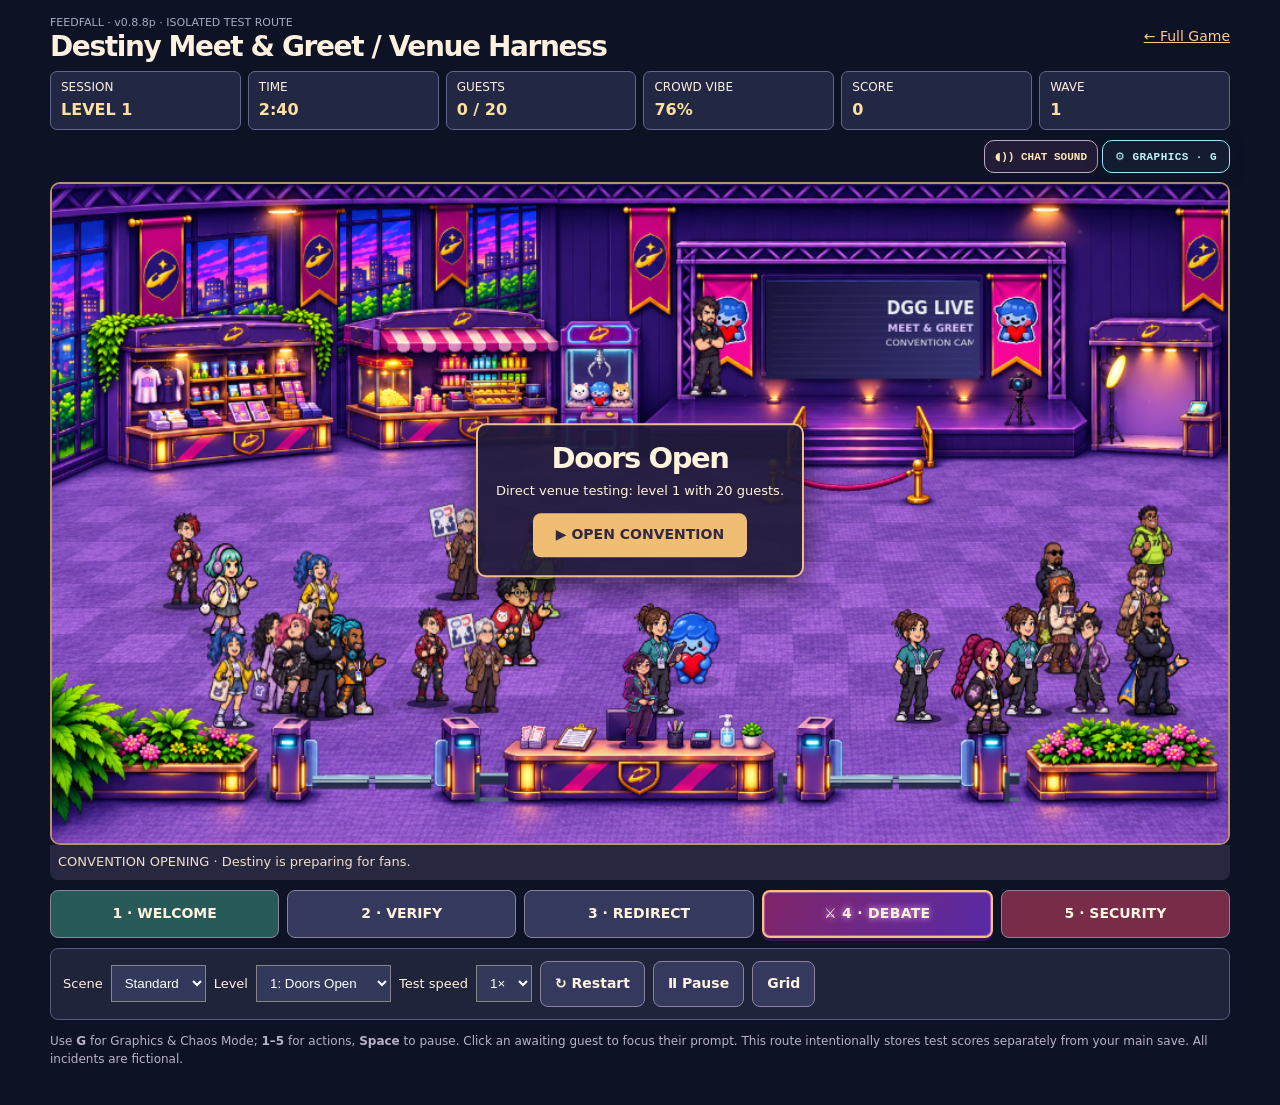
==== commit 093b8650: "feat(irl): v0.8.8p stage pit, arcade debate, grounded fan duos and relaxed mode" ====
--- a/irl-sandbox.html
+++ b/irl-sandbox.html
@@ -4,7 +4,7 @@
  <meta charset="utf-8">
  <meta name="viewport" content="width=device-width,initial-scale=1,viewport-fit=cover">
  <meta name="theme-color" content="#101628">
- <title>FeedFall v0.8.8o · Isolated Destiny Venue Harness</title>
+ <title>FeedFall v0.8.8p · Isolated Destiny Venue Harness</title>
  <link rel="stylesheet" href="/src/style.css">
  <link rel="stylesheet" href="/src/irl-sandbox-v085.css">
 </head>
--- a/src/style.css
+++ b/src/style.css
@@ -534,3 +534,36 @@
  .irl-world-speech{display:none!important}
  .irl-mobile-review:not([hidden]){display:block}
 }
+
+/* v0.8.8p: integrated arcade telemetry and five equal decisions. */
+.irl-arcade-hud{display:grid;grid-template-columns:repeat(4,minmax(0,1fr));gap:0;
+ background:linear-gradient(90deg,#161b36,#352540 54%,#142f41);border-bottom:1px solid #a06e9e}
+.irl-arcade-hud span{border:0;border-right:1px solid #95749b60;border-radius:0;background:transparent;
+ color:#bfe4f1;padding:8px 12px;font-size:11px;letter-spacing:.05em}
+.irl-arcade-hud span:last-child{border-right:0}.irl-arcade-hud b{color:#ffe69e;font-size:17px}
+.irl-actions{grid-template-columns:repeat(5,minmax(0,1fr))}
+.irl-actions button{min-width:0;font-size:clamp(10px,1.3vw,14px)}
+.irl-actions .irl-debate{background:linear-gradient(115deg,#71308c,#b0456c 52%,#50378c);border-color:#d1a1ee}
+.irl-actions .irl-debate strong{color:#fff1c5;text-shadow:0 0 8px #ff9ce1b0}
+.irl-actions button.irl-suggested{outline:3px solid #eaff95;outline-offset:-3px;
+ box-shadow:0 0 0 2px #dfffaa,0 0 25px #efff8e77,inset 0 0 17px #ffe7c76c}
+.irl-relaxed-hint:not([hidden]){display:block;background:#e9fbd9;color:#203b37;
+ font:900 12px ui-monospace,monospace;text-align:center;padding:8px;border-top:2px solid #c3f19c}
+.irl-relaxed-hint[data-action=security]{background:#ffdde6;color:#6b2544}
+.irl-relaxed-hint[data-action=debate]{background:#e7d8ff;color:#50236a}
+.irl-relaxed-hint[data-action=check]{background:#dce9ff;color:#244c7a}
+.irl-relaxed-hint[data-action=redirect]{background:#fff0d5;color:#805425}
+.irl-speed-row select{max-width:min(220px,48vw)}
+@media(max-width:660px){
+ .irl-controls{bottom:0}
+ .irl-arcade-hud span{font-size:7px;padding:5px 3px;gap:2px;flex-direction:column}
+ .irl-arcade-hud b{font-size:13px}
+ .irl-actions{grid-template-columns:repeat(5,minmax(0,1fr));gap:3px}
+ .irl-actions button{font-size:9px;min-height:56px;padding:5px 1px}
+ .irl-actions button strong{font-size:clamp(8px,2.35vw,11px);white-space:nowrap}
+ .irl-actions small{font-size:7px}
+ .irl-control-foot{margin-top:7px}
+ .irl-speed-row{gap:5px;font-size:9px;margin:3px 0}
+ .irl-speed-row select{font-size:9px;padding:5px 6px;max-width:37vw}
+ .irl-speed-row span{display:none}
+}
--- a/src/irl-sandbox-v085.css
+++ b/src/irl-sandbox-v085.css
@@ -17,7 +17,7 @@
 .harness-caption{min-height:34px;padding:8px;background:#282740;color:#efdfcc;border-radius:0 0 8px 8px;font-size:13px}
 .harness-controls{display:flex;flex-wrap:wrap;gap:8px;margin:10px 0}
 .harness-controls button,.harness-settings button{border:1px solid #8c8399;border-radius:8px;padding:12px 14px;background:#35395e;color:#fff4df;cursor:pointer;font-weight:800}
-.harness-controls button{flex:1;min-width:115px}.harness-controls button:nth-child(1){background:#285a59}.harness-controls button:nth-child(4){background:#782c4a}
+.harness-controls button{flex:1;min-width:115px}.harness-controls button:nth-child(1){background:#285a59}.harness-controls button:nth-child(5){background:#782c4a}
 .harness-controls button.debate-key{background:linear-gradient(120deg,#812568,#572aa6);border:2px solid #f9c27b;color:#fff4d2;box-shadow:inset 0 0 0 1px #f9a7e666,0 3px 0 #341349;text-shadow:0 0 7px #f4a5fc;font-weight:1000;letter-spacing:.02em}
 .harness-controls button.debate-key:hover{filter:brightness(1.18)}
 .harness-settings{display:flex;flex-wrap:wrap;gap:8px;align-items:center;margin:10px 0;padding:12px;background:#20243b;border:1px solid #555b7b;border-radius:8px}
@@ -66,3 +66,5 @@
 body.irl-sandbox #irl-graphics-shell{position:relative;top:auto;right:auto;margin:0 0 9px;max-width:100%;display:flex;justify-content:flex-end;z-index:40}
 body.irl-sandbox #irl-graphics-panel{top:calc(100% + 3px)}
 @media(max-width:650px){.harness-prompt{display:none!important}.harness-mobile-prompt:not([hidden]){display:block}.harness-controls{margin-top:12px}}
+/* Keep all five venue actions in the same immediate decision cluster. */
+@media(max-width:650px){.harness-controls button{min-width:calc(33.333% - 8px);font-size:10px;padding:10px 3px}}
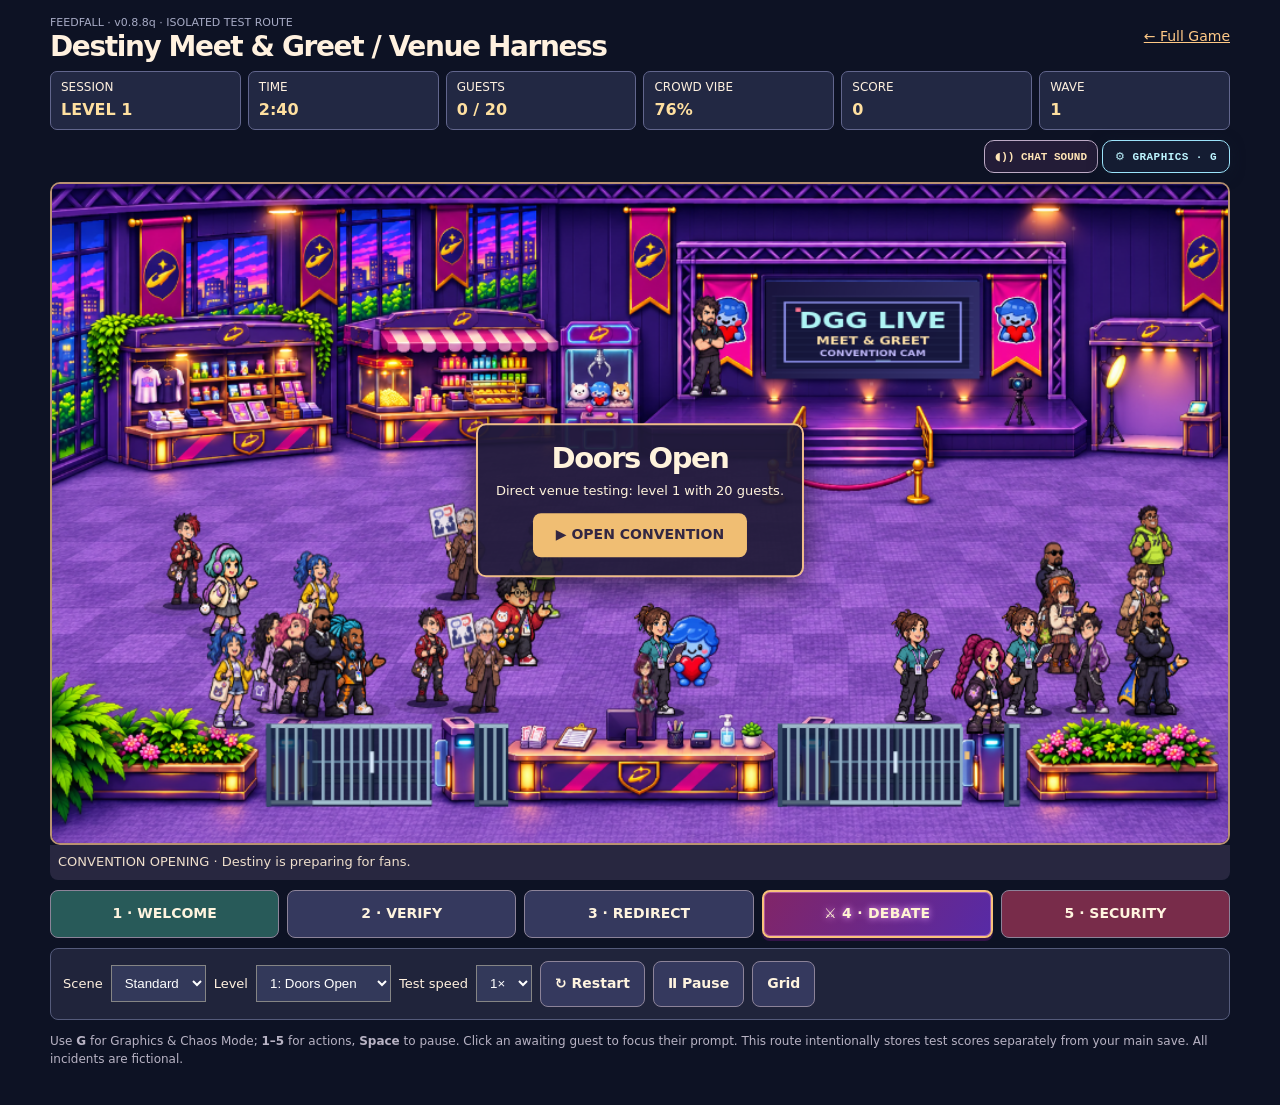
==== commit 50975024: "feat(irl): v0.8.8q concert pit, arcade feedback and physical staff interactions" ====
--- a/irl-sandbox.html
+++ b/irl-sandbox.html
@@ -4,7 +4,7 @@
  <meta charset="utf-8">
  <meta name="viewport" content="width=device-width,initial-scale=1,viewport-fit=cover">
  <meta name="theme-color" content="#101628">
- <title>FeedFall v0.8.8p · Isolated Destiny Venue Harness</title>
+ <title>FeedFall v0.8.8q · Isolated Destiny Venue Harness</title>
  <link rel="stylesheet" href="/src/style.css">
  <link rel="stylesheet" href="/src/irl-sandbox-v085.css">
 </head>
--- a/src/style.css
+++ b/src/style.css
@@ -536,7 +536,7 @@
 }
 
 /* v0.8.8p: integrated arcade telemetry and five equal decisions. */
-.irl-arcade-hud{display:grid;grid-template-columns:repeat(4,minmax(0,1fr));gap:0;
+.irl-arcade-hud{display:grid;grid-template-columns:repeat(5,minmax(0,1fr));gap:0;
  background:linear-gradient(90deg,#161b36,#352540 54%,#142f41);border-bottom:1px solid #a06e9e}
 .irl-arcade-hud span{border:0;border-right:1px solid #95749b60;border-radius:0;background:transparent;
  color:#bfe4f1;padding:8px 12px;font-size:11px;letter-spacing:.05em}
@@ -547,12 +547,6 @@
 .irl-actions .irl-debate strong{color:#fff1c5;text-shadow:0 0 8px #ff9ce1b0}
 .irl-actions button.irl-suggested{outline:3px solid #eaff95;outline-offset:-3px;
  box-shadow:0 0 0 2px #dfffaa,0 0 25px #efff8e77,inset 0 0 17px #ffe7c76c}
-.irl-relaxed-hint:not([hidden]){display:block;background:#e9fbd9;color:#203b37;
- font:900 12px ui-monospace,monospace;text-align:center;padding:8px;border-top:2px solid #c3f19c}
-.irl-relaxed-hint[data-action=security]{background:#ffdde6;color:#6b2544}
-.irl-relaxed-hint[data-action=debate]{background:#e7d8ff;color:#50236a}
-.irl-relaxed-hint[data-action=check]{background:#dce9ff;color:#244c7a}
-.irl-relaxed-hint[data-action=redirect]{background:#fff0d5;color:#805425}
 .irl-speed-row select{max-width:min(220px,48vw)}
 @media(max-width:660px){
  .irl-controls{bottom:0}
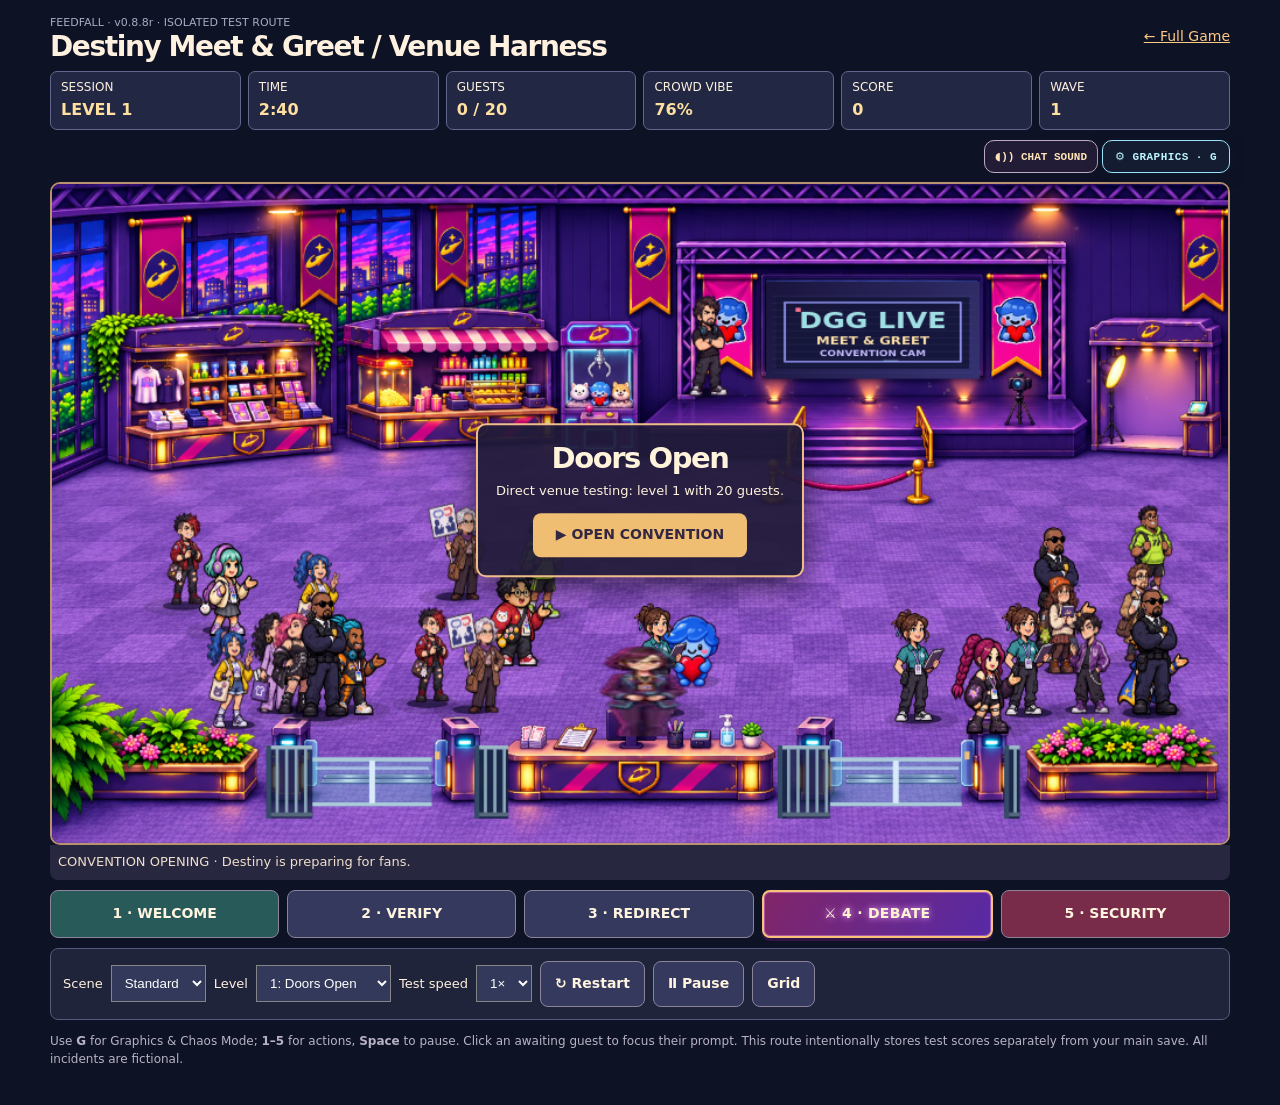
==== commit 7a290543: "fix(irl): v0.8.8r stage-front foot arcs and resilient venue rendering" ====
--- a/irl-sandbox.html
+++ b/irl-sandbox.html
@@ -4,7 +4,7 @@
  <meta charset="utf-8">
  <meta name="viewport" content="width=device-width,initial-scale=1,viewport-fit=cover">
  <meta name="theme-color" content="#101628">
- <title>FeedFall v0.8.8q · Isolated Destiny Venue Harness</title>
+ <title>FeedFall v0.8.8r · Isolated Destiny Venue Harness</title>
  <link rel="stylesheet" href="/src/style.css">
  <link rel="stylesheet" href="/src/irl-sandbox-v085.css">
 </head>
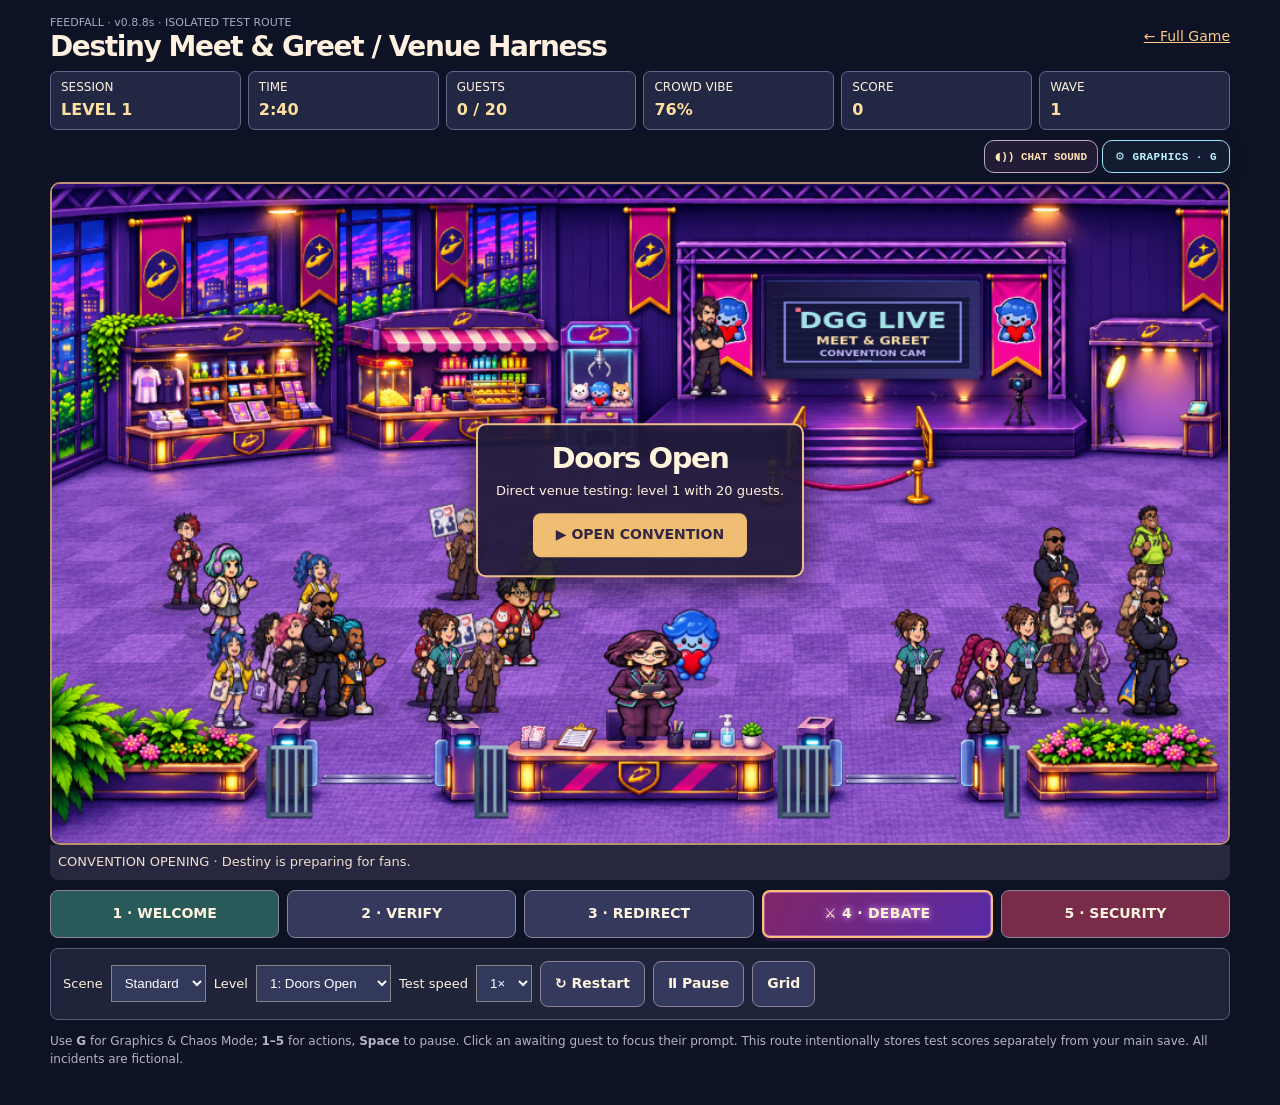
==== commit a4b398e7: "chore(v088s): align sandbox document title with active build" ====
--- a/irl-sandbox.html
+++ b/irl-sandbox.html
@@ -4,7 +4,7 @@
  <meta charset="utf-8">
  <meta name="viewport" content="width=device-width,initial-scale=1,viewport-fit=cover">
  <meta name="theme-color" content="#101628">
- <title>FeedFall v0.8.8r · Isolated Destiny Venue Harness</title>
+ <title>FeedFall v0.8.8s · Isolated Destiny Venue Harness</title>
  <link rel="stylesheet" href="/src/style.css">
  <link rel="stylesheet" href="/src/irl-sandbox-v085.css">
 </head>
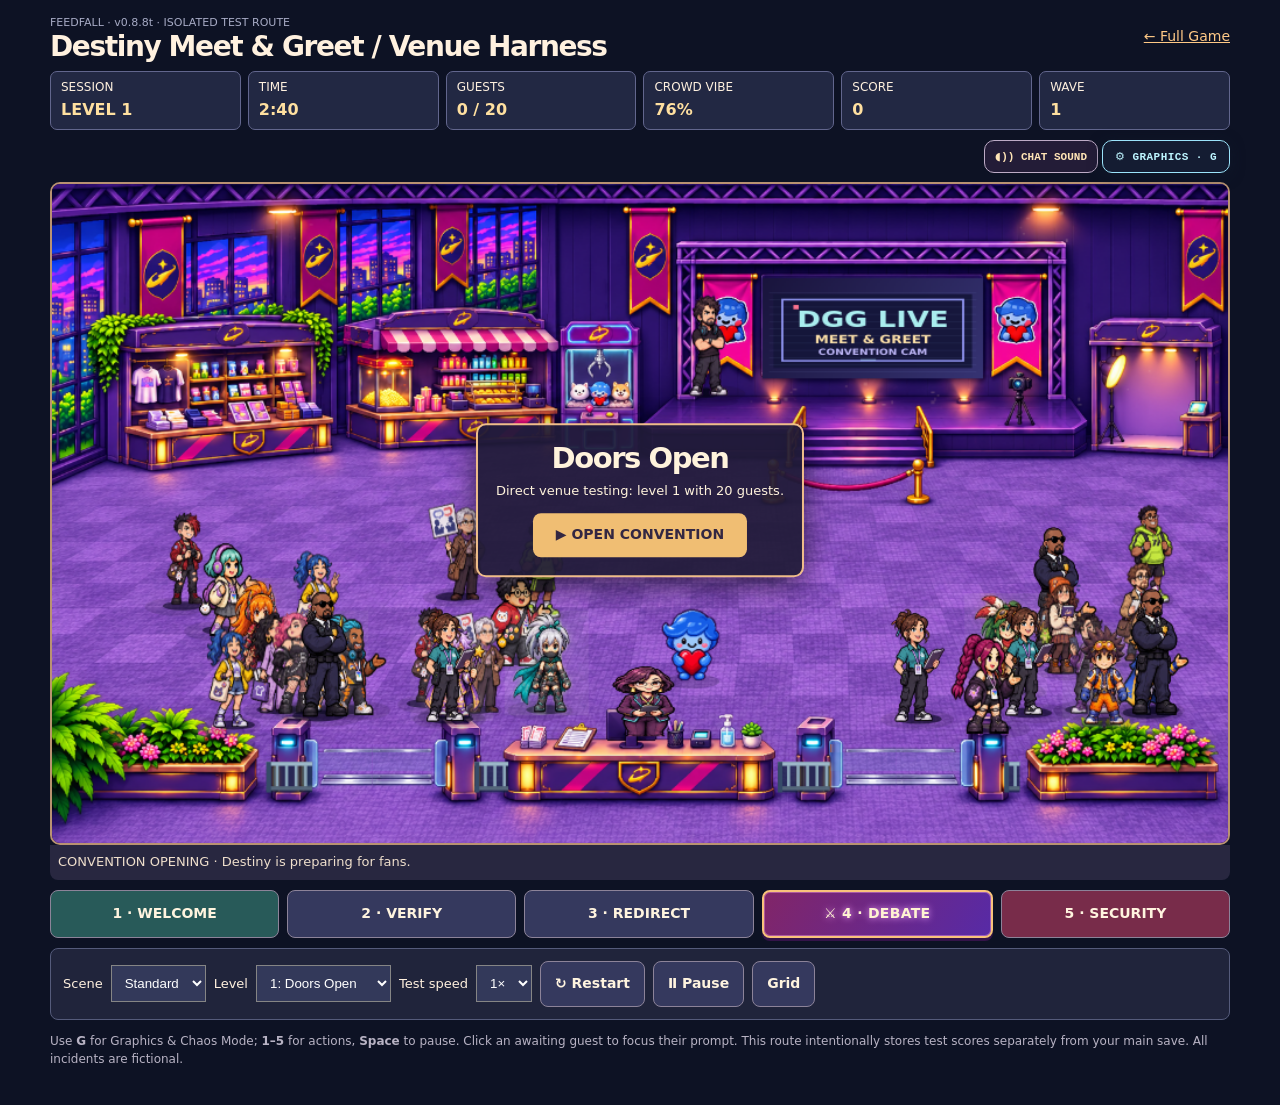
==== commit 7bc04e08: "feat(v088t): correct stage artifacts and gate, add wave surge and six cosplay sprite sets" ====
--- a/irl-sandbox.html
+++ b/irl-sandbox.html
@@ -4,7 +4,7 @@
  <meta charset="utf-8">
  <meta name="viewport" content="width=device-width,initial-scale=1,viewport-fit=cover">
  <meta name="theme-color" content="#101628">
- <title>FeedFall v0.8.8s · Isolated Destiny Venue Harness</title>
+ <title>FeedFall v0.8.8t · Isolated Destiny Venue Harness</title>
  <link rel="stylesheet" href="/src/style.css">
  <link rel="stylesheet" href="/src/irl-sandbox-v085.css">
 </head>
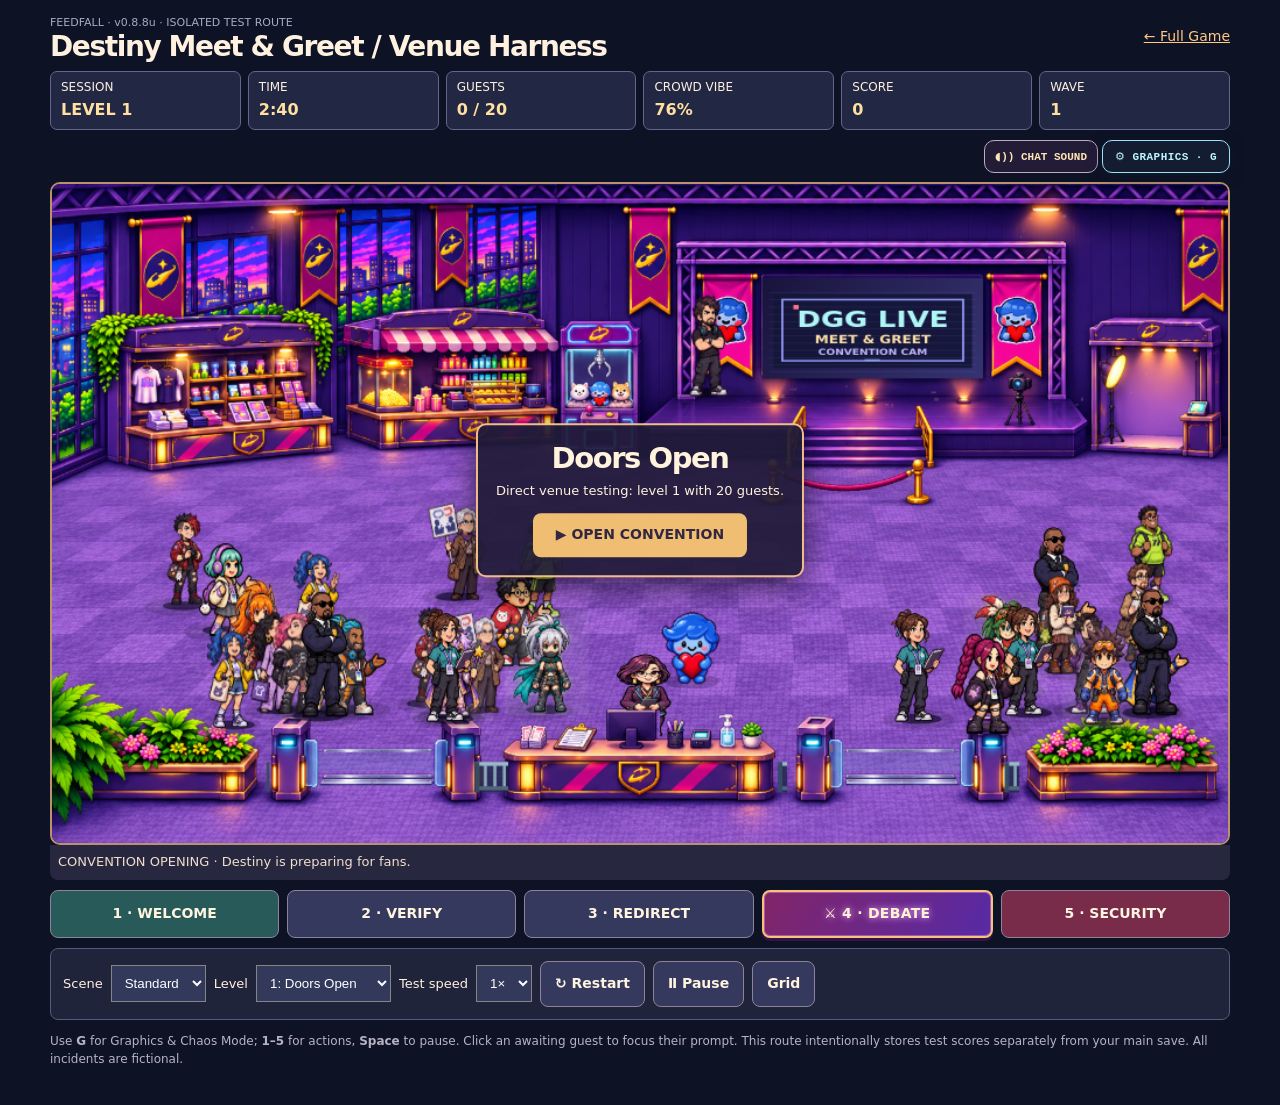
==== commit 6429aa1b: "fix(v088u): entrance depth passes, stage-facing guests and live TV camera" ====
--- a/irl-sandbox.html
+++ b/irl-sandbox.html
@@ -4,7 +4,7 @@
  <meta charset="utf-8">
  <meta name="viewport" content="width=device-width,initial-scale=1,viewport-fit=cover">
  <meta name="theme-color" content="#101628">
- <title>FeedFall v0.8.8t · Isolated Destiny Venue Harness</title>
+ <title>FeedFall v0.8.8u · Isolated Destiny Venue Harness</title>
  <link rel="stylesheet" href="/src/style.css">
  <link rel="stylesheet" href="/src/irl-sandbox-v085.css">
 </head>
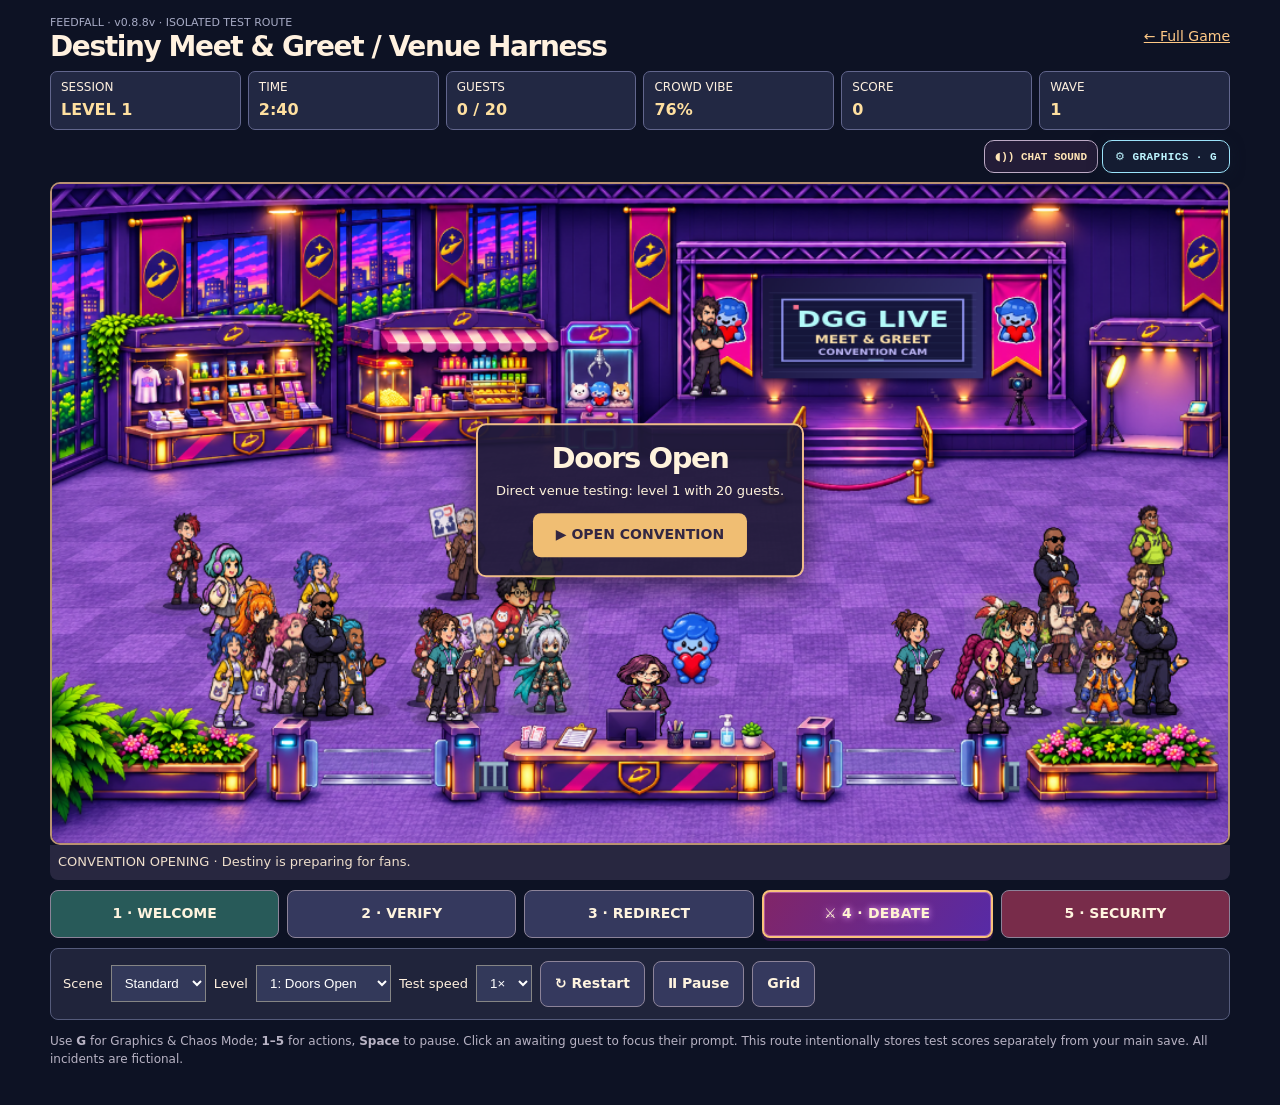
==== commit 26fccf3d: "fix(v088v): stage-front broadcast closeups and isolate atlas bleed" ====
--- a/irl-sandbox.html
+++ b/irl-sandbox.html
@@ -4,7 +4,7 @@
  <meta charset="utf-8">
  <meta name="viewport" content="width=device-width,initial-scale=1,viewport-fit=cover">
  <meta name="theme-color" content="#101628">
- <title>FeedFall v0.8.8u · Isolated Destiny Venue Harness</title>
+ <title>FeedFall v0.8.8v · Isolated Destiny Venue Harness</title>
  <link rel="stylesheet" href="/src/style.css">
  <link rel="stylesheet" href="/src/irl-sandbox-v085.css">
 </head>
